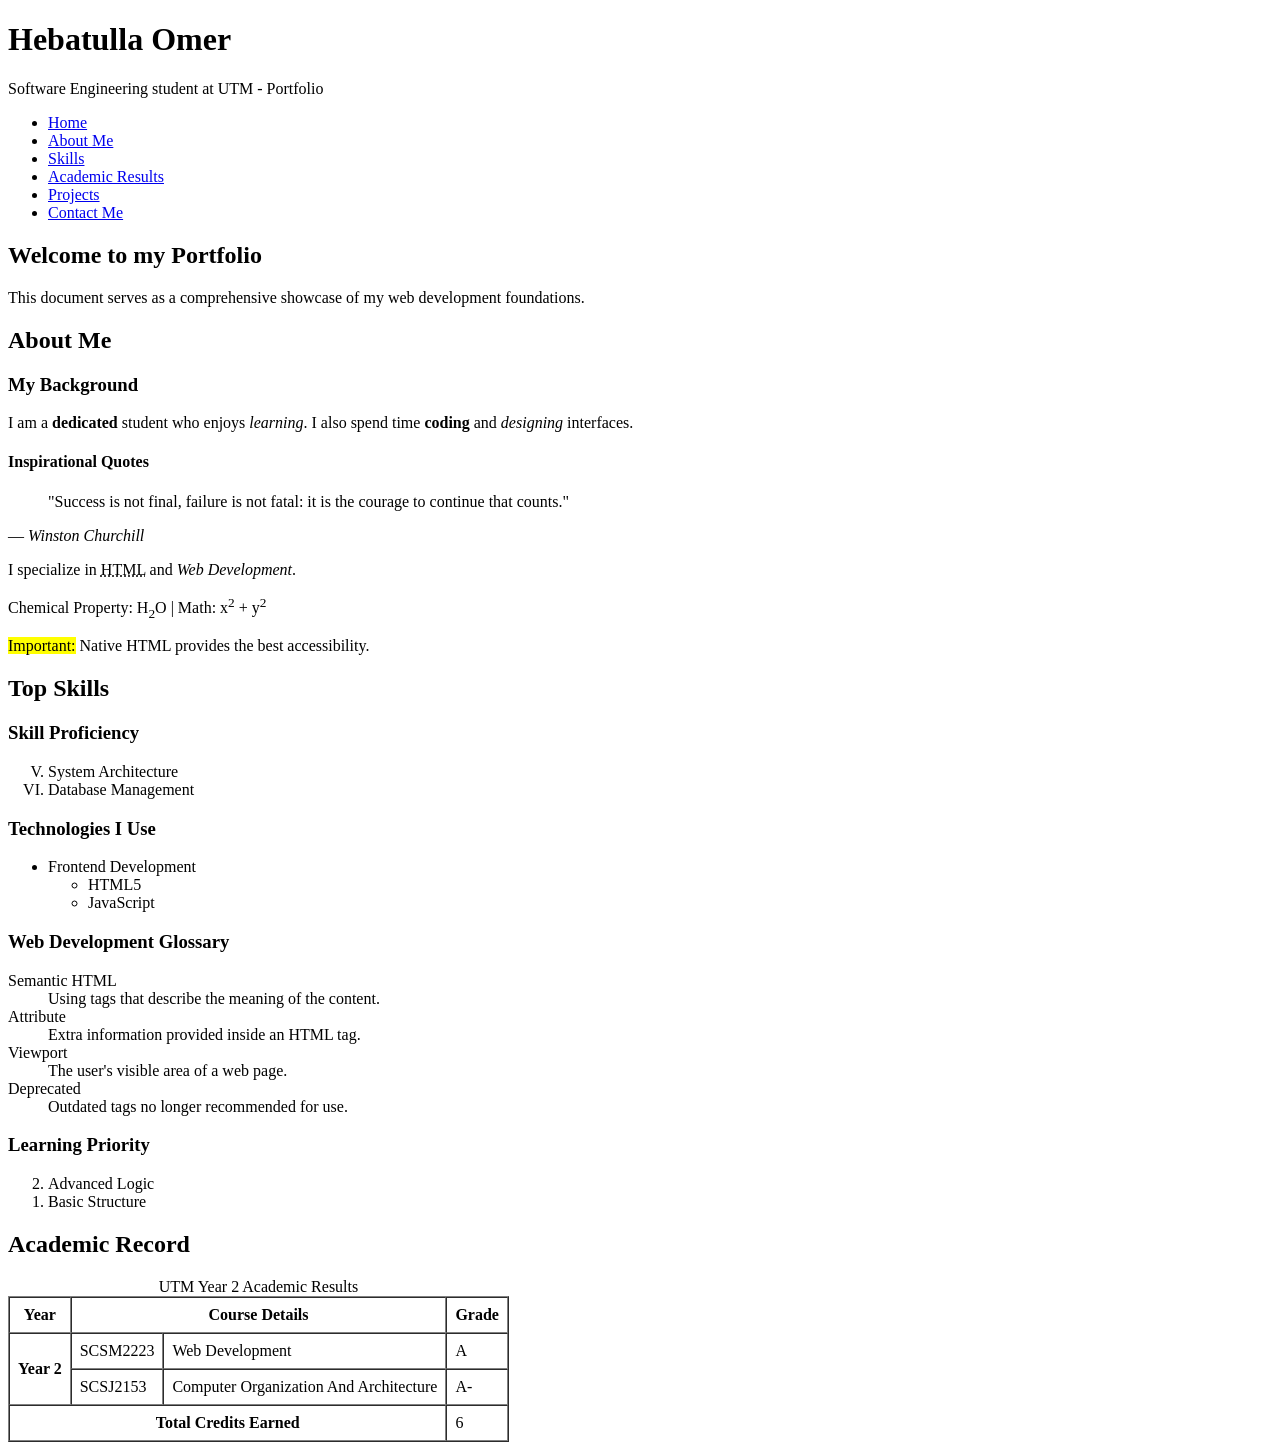
==== index.html @ 891aa336 "Update index.html Added the academic record section" ====
<!doctype html>
<html lang="en">
  <head>
    <meta charset="UTF-8" />
    <meta
      name="description"
      content="Complete Portfolio of Hebatulla Omer - Software Engineering Student"
    />
    <title>Hebatulla Omer | Portfolio</title>
  </head>
  <body>
    <header>
      <h1>Hebatulla Omer</h1>
      <p>Software Engineering student at UTM - Portfolio</p>
    </header>

    <nav>
      <ul>
        <li><a href="#welcome">Home</a></li>
        <li><a href="#about">About Me</a></li>
        <li><a href="#skills">Skills</a></li>
        <li><a href="#academic">Academic Results</a></li>
        <li><a href="#projects">Projects</a></li>
        <li><a href="#contact">Contact Me</a></li>
      </ul>
    </nav>

    <main>
      <section id="welcome">
        <h2>Welcome to my Portfolio</h2>
        <p>
          This document serves as a comprehensive showcase of my web development
          foundations.
        </p>
      </section>

      <section id="about">
        <h2>About Me</h2>

        <h3>My Background</h3>
        <p>
          I am a <strong>dedicated</strong> student who enjoys
          <em>learning</em>. I also spend time <b>coding</b> and
          <i>designing</i> interfaces.
        </p>

        <h4>Inspirational Quotes</h4>
        <blockquote cite="https://www.winstonchurchill.org">
          "Success is not final, failure is not fatal: it is the courage to
          continue that counts."
        </blockquote>
        <p>— <cite>Winston Churchill</cite></p>

        <p>
          I specialize in
          <abbr title="HyperText Markup Language">HTML</abbr> and
          <dfn>Web Development</dfn>.
        </p>
        <p>
          Chemical Property: H<sub>2</sub>O | Math: x<sup>2</sup> + y<sup
            >2</sup
          >
        </p>
        <p>
          <mark>Important:</mark> Native HTML provides the best accessibility.
        </p>
      </section>
    </main>
  </body>
</html>

<section id="skills">
  <h2>Top Skills</h2>

  <h3>Skill Proficiency</h3>
  <ol type="I" start="5">
    <li>System Architecture</li>
    <li>Database Management</li>
  </ol>

  <h3>Technologies I Use</h3>
  <ul>
    <li>
      Frontend Development
      <ul>
        <li>HTML5</li>
        <li>JavaScript</li>
      </ul>
    </li>
  </ul>

  <h3>Web Development Glossary</h3>
  <dl>
    <dt>Semantic HTML</dt>
    <dd>Using tags that describe the meaning of the content.</dd>
    <dt>Attribute</dt>
    <dd>Extra information provided inside an HTML tag.</dd>
    <dt>Viewport</dt>
    <dd>The user's visible area of a web page.</dd>
    <dt>Deprecated</dt>
    <dd>Outdated tags no longer recommended for use.</dd>
  </dl>

  <h3>Learning Priority</h3>
  <ol reversed>
    <li>Advanced Logic</li>
    <li>Basic Structure</li>
  </ol>
</section>

<section id="academic">
  <h2>Academic Record</h2>
  <table border="1" cellpadding="8" cellspacing="0">
    <caption>
      UTM Year 2 Academic Results
    </caption>
    <thead>
      <tr>
        <th scope="col">Year</th>
        <th scope="col" colspan="2">Course Details</th>
        <th scope="col">Grade</th>
      </tr>
    </thead>
    <tbody>
      <tr>
        <th scope="row" rowspan="2">Year 2</th>
        <td>SCSM2223</td>
        <td>Web Development</td>
        <td>A</td>
      </tr>
      <tr>
        <td>SCSJ2153</td>
        <td>Computer Organization And Architecture</td>
        <td>A-</td>
      </tr>
    </tbody>
    <tfoot>
      <tr>
        <th scope="row" colspan="3">Total Credits Earned</th>
        <td>6</td>
      </tr>
    </tfoot>
  </table>
</section>
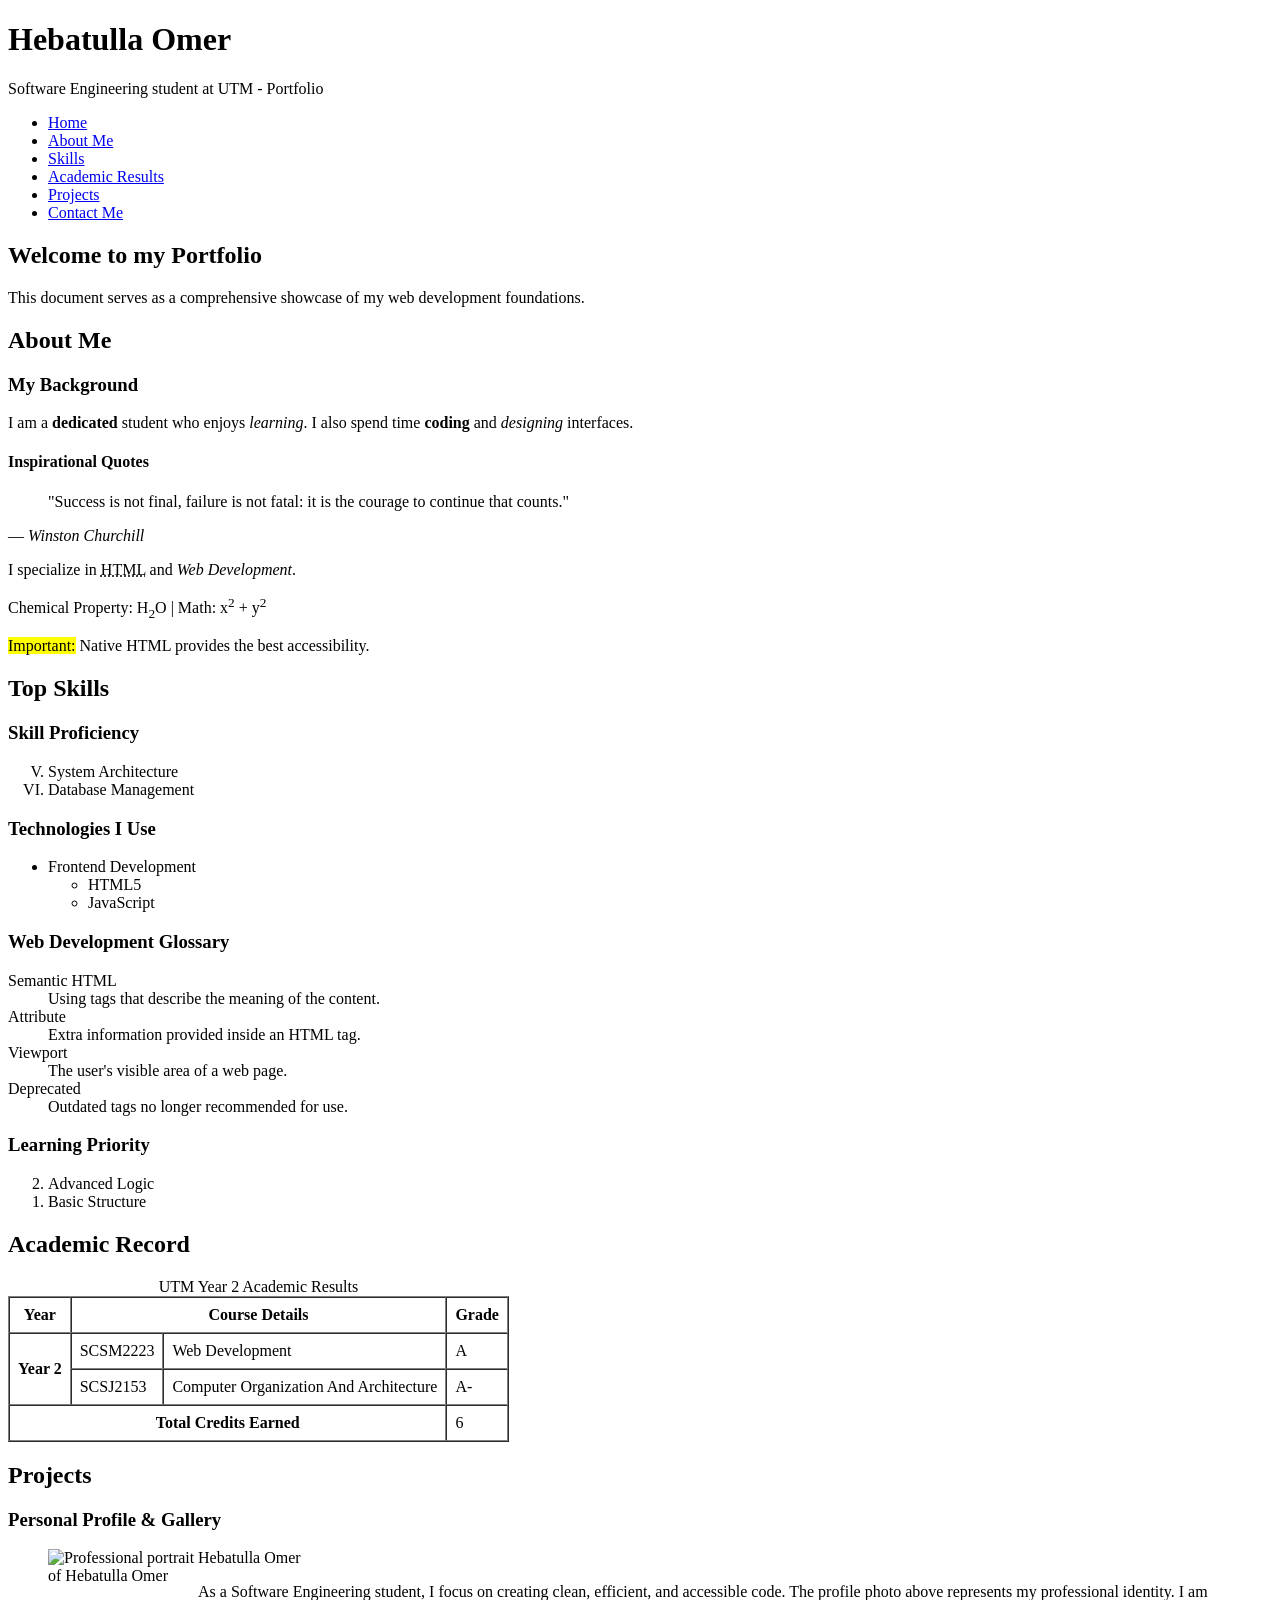
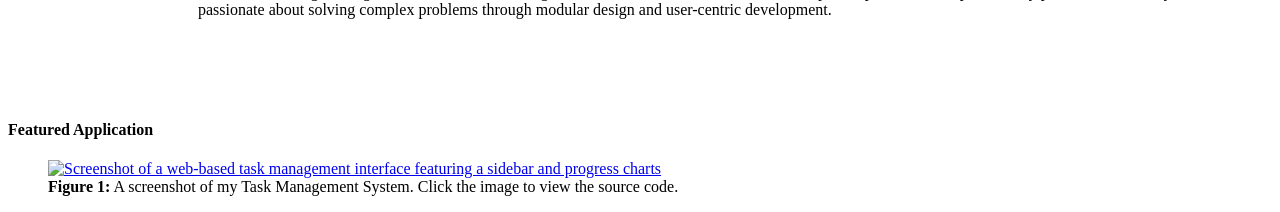
==== commit fe663577: "Update index.html Added the projects section" ====
--- a/index.html
+++ b/index.html
@@ -142,3 +142,47 @@
     </tfoot>
   </table>
 </section>
+
+<section id="projects">
+  <h2>Projects</h2>
+
+  <h3>Personal Profile & Gallery</h3>
+
+  <figure>
+    <img
+      src="myimage.jpg"
+      alt="Professional portrait of Hebatulla Omer"
+      width="150"
+      height="150"
+      align="left"
+      title="Hebatulla Omer - Software Engineering Student"
+    />
+
+    <figcaption>Hebatulla Omer</figcaption>
+  </figure>
+
+  <p>
+    As a Software Engineering student, I focus on creating clean, efficient, and
+    accessible code. The profile photo above represents my professional
+    identity. I am passionate about solving complex problems through modular
+    design and user-centric development.
+  </p>
+
+  <div style="clear: both"></div>
+
+  <h4>Featured Application</h4>
+  <figure>
+    <a href="https://github.com/hebatulla" target="_blank">
+      <img
+        src="https://placehold.co/400x250"
+        alt="Screenshot of a web-based task management interface featuring a sidebar and progress charts"
+        width="400"
+        height="250"
+      />
+    </a>
+    <figcaption>
+      <strong>Figure 1:</strong> A screenshot of my Task Management System.
+      Click the image to view the source code.
+    </figcaption>
+  </figure>
+</section>
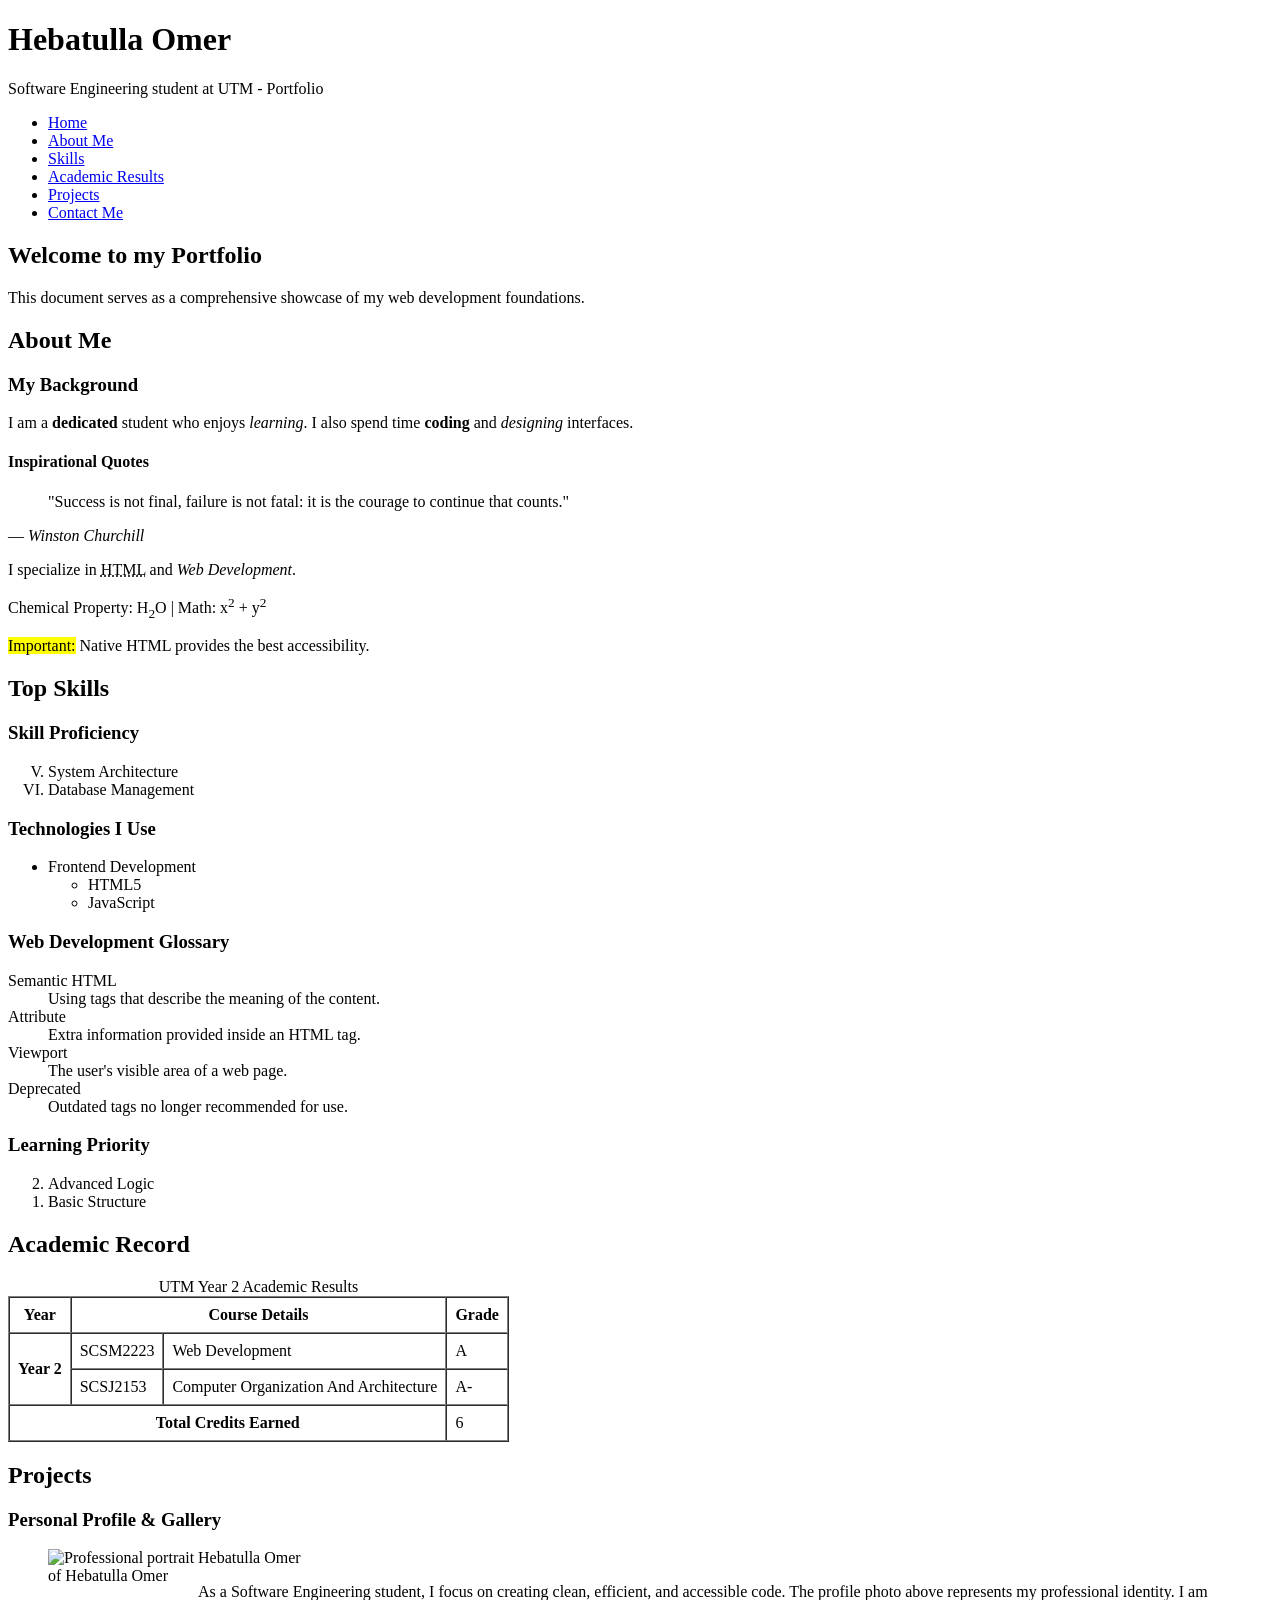
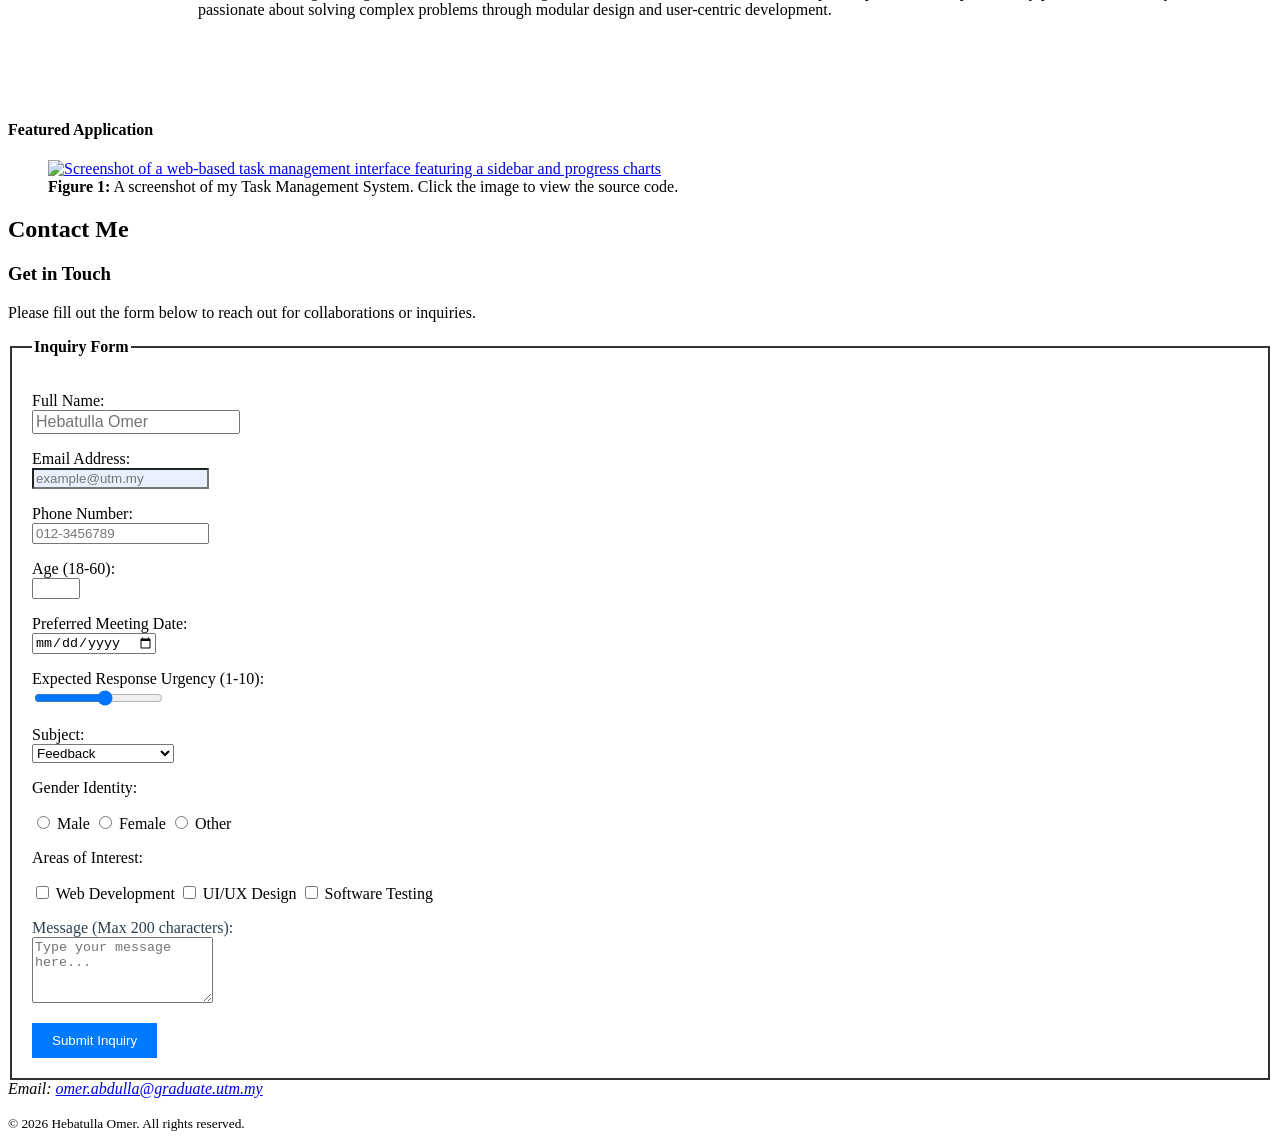
==== commit 7e61430b: "Update index.html Added the contact section with the form" ====
--- a/index.html
+++ b/index.html
@@ -186,3 +186,148 @@
     </figcaption>
   </figure>
 </section>
+
+<section id="contact">
+        <h2>Contact Me</h2>
+
+        <h3>Get in Touch</h3>
+        <p>
+          Please fill out the form below to reach out for collaborations or
+          inquiries.
+        </p>
+
+        <form action="#" method="post">
+          <fieldset style="border: 2px solid #333; padding: 20px">
+            <legend><strong>Inquiry Form</strong></legend>
+
+            <p>
+              <label for="full-name">Full Name:</label><br />
+              <input
+                type="text"
+                id="full-name"
+                name="full-name"
+                placeholder="Hebatulla Omer"
+                style="font-size: 16px"
+                required
+              />
+            </p>
+
+            <p>
+              <label for="user-email">Email Address:</label><br />
+              <input
+                type="email"
+                id="user-email"
+                name="user-email"
+                placeholder="example@utm.my"
+                style="background-color: #e8f0fe"
+                required
+              />
+            </p>
+
+            <p>
+              <label for="phone">Phone Number:</label><br />
+              <input
+                type="tel"
+                id="phone"
+                name="phone"
+                placeholder="012-3456789"
+              />
+            </p>
+
+            <p>
+              <label for="age">Age (18-60):</label><br />
+              <input type="number" id="age" name="age" min="18" max="60" />
+            </p>
+
+            <p>
+              <label for="pref-date">Preferred Meeting Date:</label><br />
+              <input type="date" id="pref-date" name="pref-date" />
+            </p>
+
+            <p>
+              <label for="satisfaction">Expected Response Urgency (1-10):</label
+              ><br />
+              <input
+                type="range"
+                id="satisfaction"
+                name="satisfaction"
+                min="1"
+                max="10"
+              />
+            </p>
+
+            <p>
+              <label for="subject">Subject:</label><br />
+              <select id="subject" name="subject">
+                <optgroup label="General">
+                  <option value="feedback">Feedback</option>
+                  <option value="question">General Question</option>
+                </optgroup>
+                <optgroup label="Professional">
+                  <option value="collaboration">Collaboration</option>
+                  <option value="hiring">Hiring</option>
+                </optgroup>
+              </select>
+            </p>
+
+            <p>Gender Identity:</p>
+            <input type="radio" id="male" name="gender" value="male" />
+            <label for="male">Male</label>
+            <input type="radio" id="female" name="gender" value="female" />
+            <label for="female">Female</label>
+            <input type="radio" id="other" name="gender" value="other" />
+            <label for="other">Other</label>
+
+            <p>Areas of Interest:</p>
+            <input type="checkbox" id="web-dev" name="interest" value="web" />
+            <label for="web-dev">Web Development</label>
+            <input type="checkbox" id="ui-ux" name="interest" value="uiux" />
+            <label for="ui-ux">UI/UX Design</label>
+            <input
+              type="checkbox"
+              id="software"
+              name="interest"
+              value="software"
+            />
+            <label for="software">Software Testing</label>
+
+            <p>
+              <label for="message" style="color: #2c3e50"
+                >Message (Max 200 characters):</label
+              ><br />
+              <textarea
+                id="message"
+                name="message"
+                maxlength="200"
+                rows="4"
+                placeholder="Type your message here..."
+              ></textarea>
+            </p>
+
+            <button
+              type="submit"
+              style="
+                background-color: #007bff;
+                color: white;
+                padding: 10px 20px;
+                border: none;
+              "
+            >
+              Submit Inquiry
+            </button>
+          </fieldset>
+        </form>
+      </section>
+    </main>
+
+    <footer>
+      <address>
+        Email:
+        <a href="mailto:omer.abdulla@graduate.utm.my"
+          >omer.abdulla@graduate.utm.my</a
+        >
+      </address>
+      <p><small>&copy; 2026 Hebatulla Omer. All rights reserved.</small></p>
+    </footer>
+  </body>
+</html>
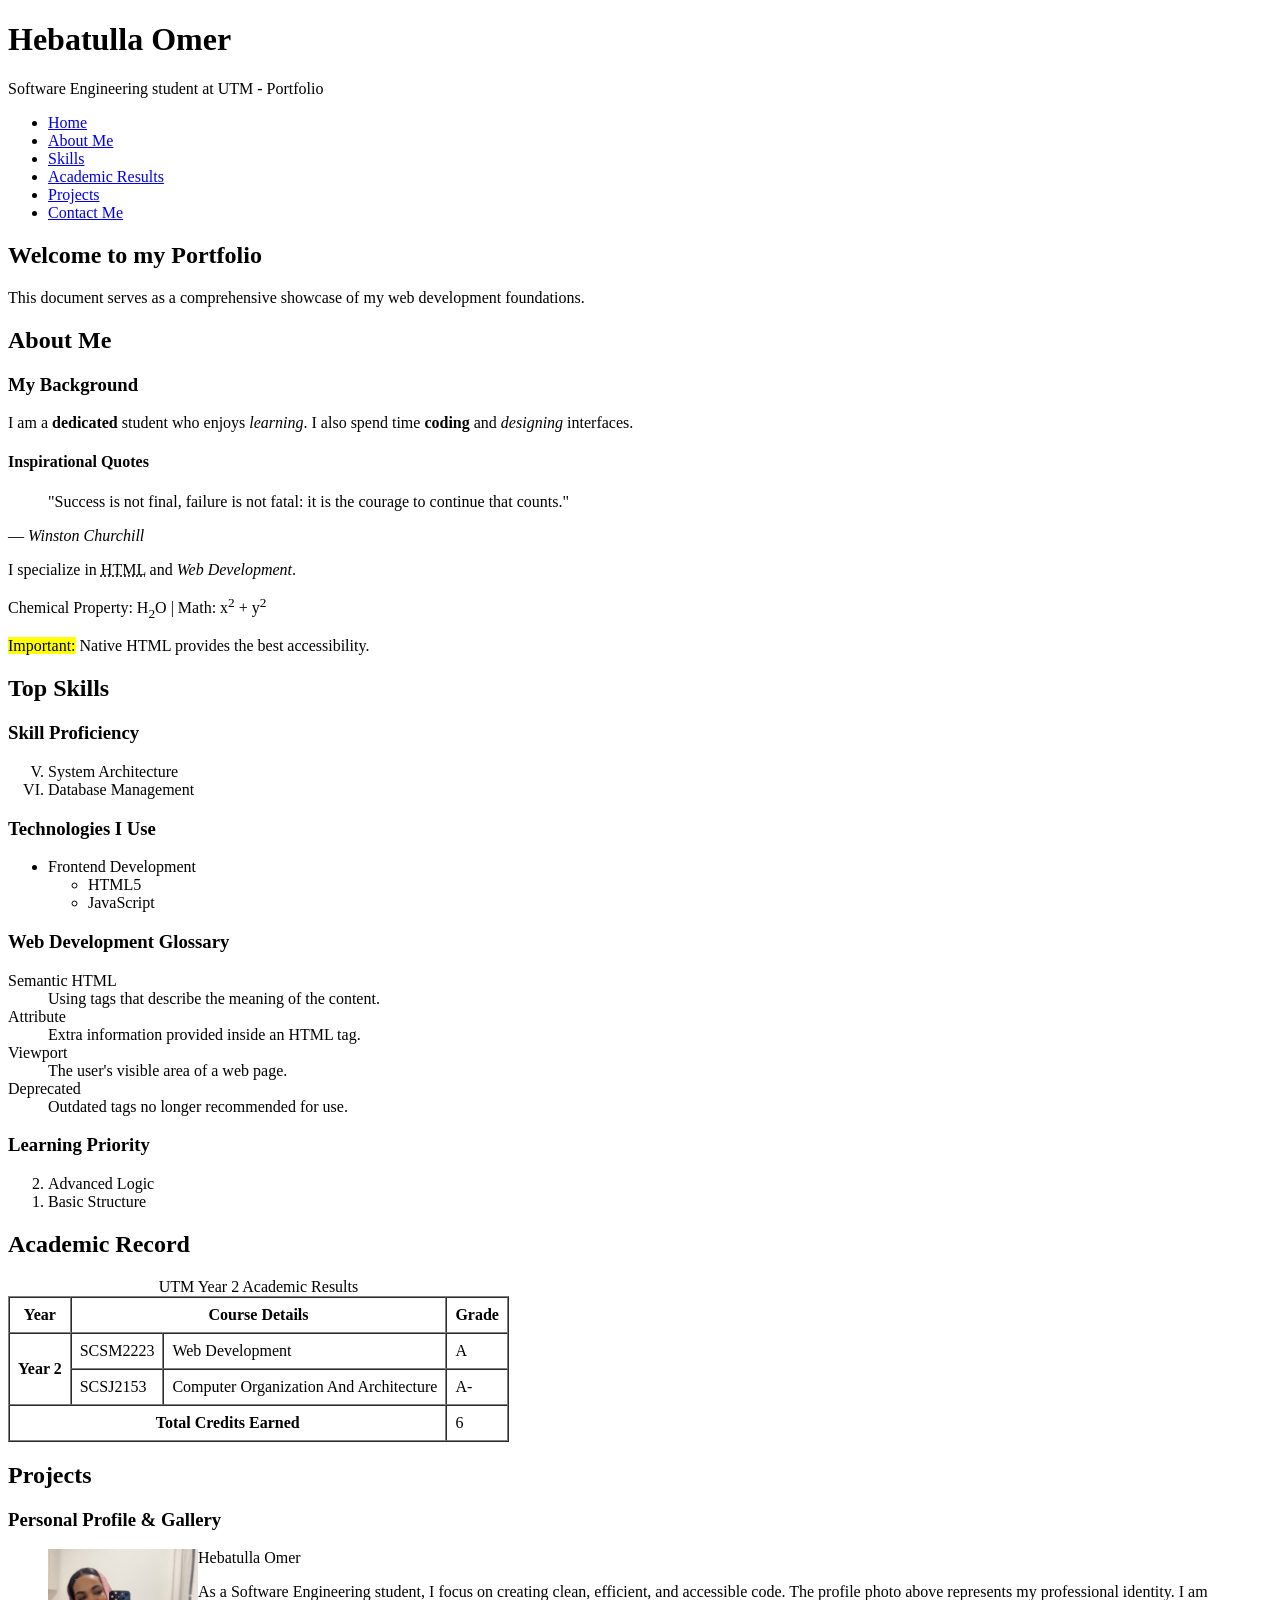
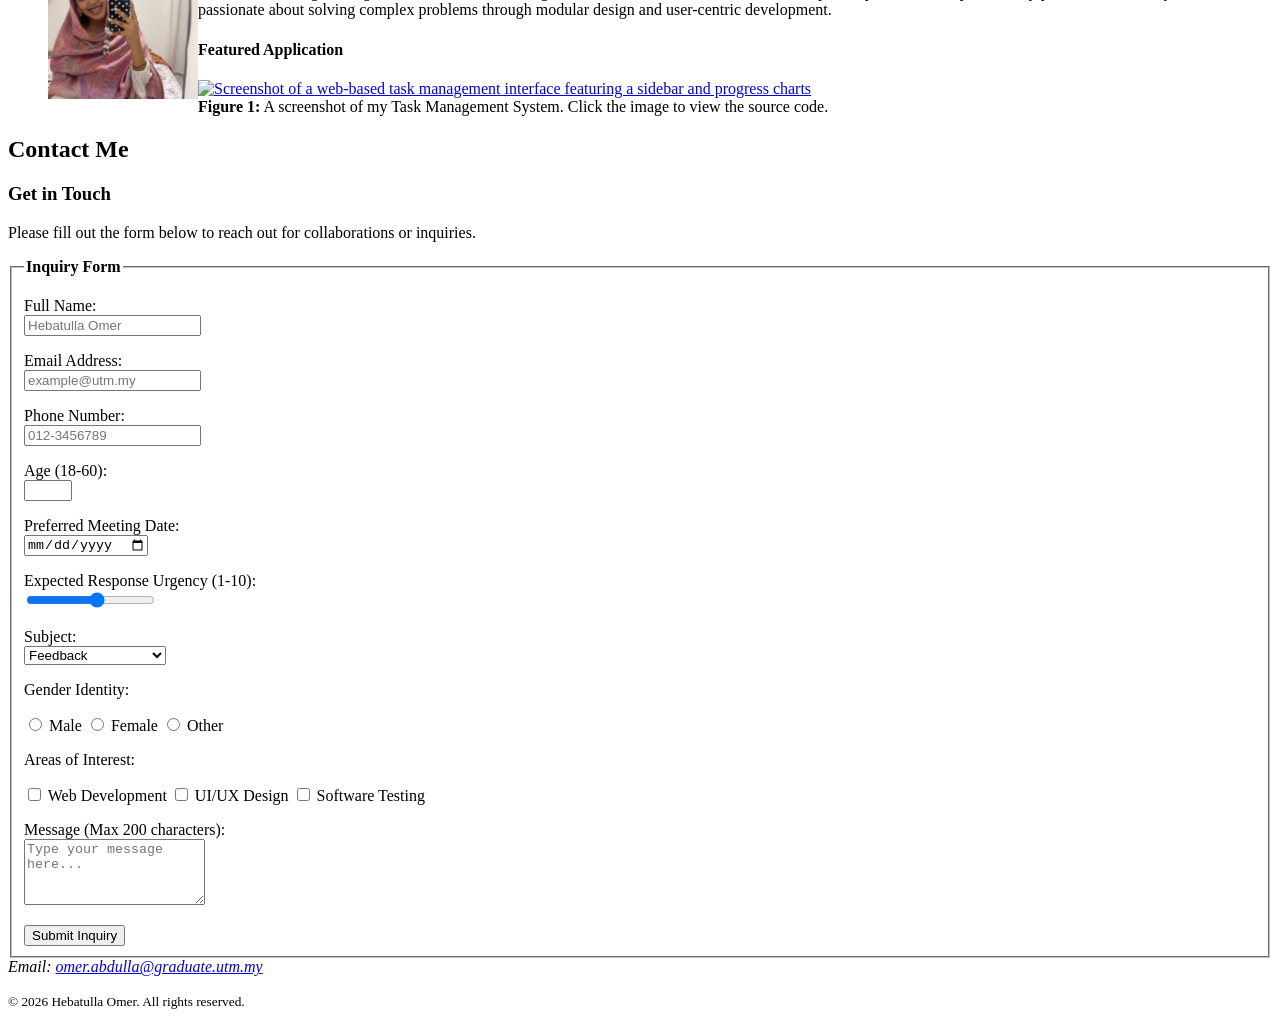
==== commit 12537d73: "cleanup Cleanup: Standardized HTML5 void elements by removing trailing slashes." ====
--- a/index.html
+++ b/index.html
@@ -168,7 +168,7 @@
     design and user-centric development.
   </p>
 
-  <div style="clear: both"></div>
+  <div></div>
 
   <h4>Featured Application</h4>
   <figure>
@@ -197,35 +197,35 @@
         </p>
 
         <form action="#" method="post">
-          <fieldset style="border: 2px solid #333; padding: 20px">
+          <fieldset>
             <legend><strong>Inquiry Form</strong></legend>
 
             <p>
-              <label for="full-name">Full Name:</label><br />
+              <label for="full-name">Full Name:</label><br>
               <input
                 type="text"
                 id="full-name"
                 name="full-name"
                 placeholder="Hebatulla Omer"
-                style="font-size: 16px"
+               
                 required
               />
             </p>
 
             <p>
-              <label for="user-email">Email Address:</label><br />
+              <label for="user-email">Email Address:</label><br>
               <input
                 type="email"
                 id="user-email"
                 name="user-email"
                 placeholder="example@utm.my"
-                style="background-color: #e8f0fe"
+                
                 required
               />
             </p>
 
             <p>
-              <label for="phone">Phone Number:</label><br />
+              <label for="phone">Phone Number:</label><br>
               <input
                 type="tel"
                 id="phone"
@@ -235,18 +235,18 @@
             </p>
 
             <p>
-              <label for="age">Age (18-60):</label><br />
+              <label for="age">Age (18-60):</label><br>
               <input type="number" id="age" name="age" min="18" max="60" />
             </p>
 
             <p>
-              <label for="pref-date">Preferred Meeting Date:</label><br />
+              <label for="pref-date">Preferred Meeting Date:</label><br>
               <input type="date" id="pref-date" name="pref-date" />
             </p>
 
             <p>
               <label for="satisfaction">Expected Response Urgency (1-10):</label
-              ><br />
+              ><br>
               <input
                 type="range"
                 id="satisfaction"
@@ -257,7 +257,7 @@
             </p>
 
             <p>
-              <label for="subject">Subject:</label><br />
+              <label for="subject">Subject:</label><br>
               <select id="subject" name="subject">
                 <optgroup label="General">
                   <option value="feedback">Feedback</option>
@@ -292,9 +292,7 @@
             <label for="software">Software Testing</label>
 
             <p>
-              <label for="message" style="color: #2c3e50"
-                >Message (Max 200 characters):</label
-              ><br />
+              <label for="message">Message (Max 200 characters):</label><br>
               <textarea
                 id="message"
                 name="message"
@@ -306,12 +304,7 @@
 
             <button
               type="submit"
-              style="
-                background-color: #007bff;
-                color: white;
-                padding: 10px 20px;
-                border: none;
-              "
+            
             >
               Submit Inquiry
             </button>
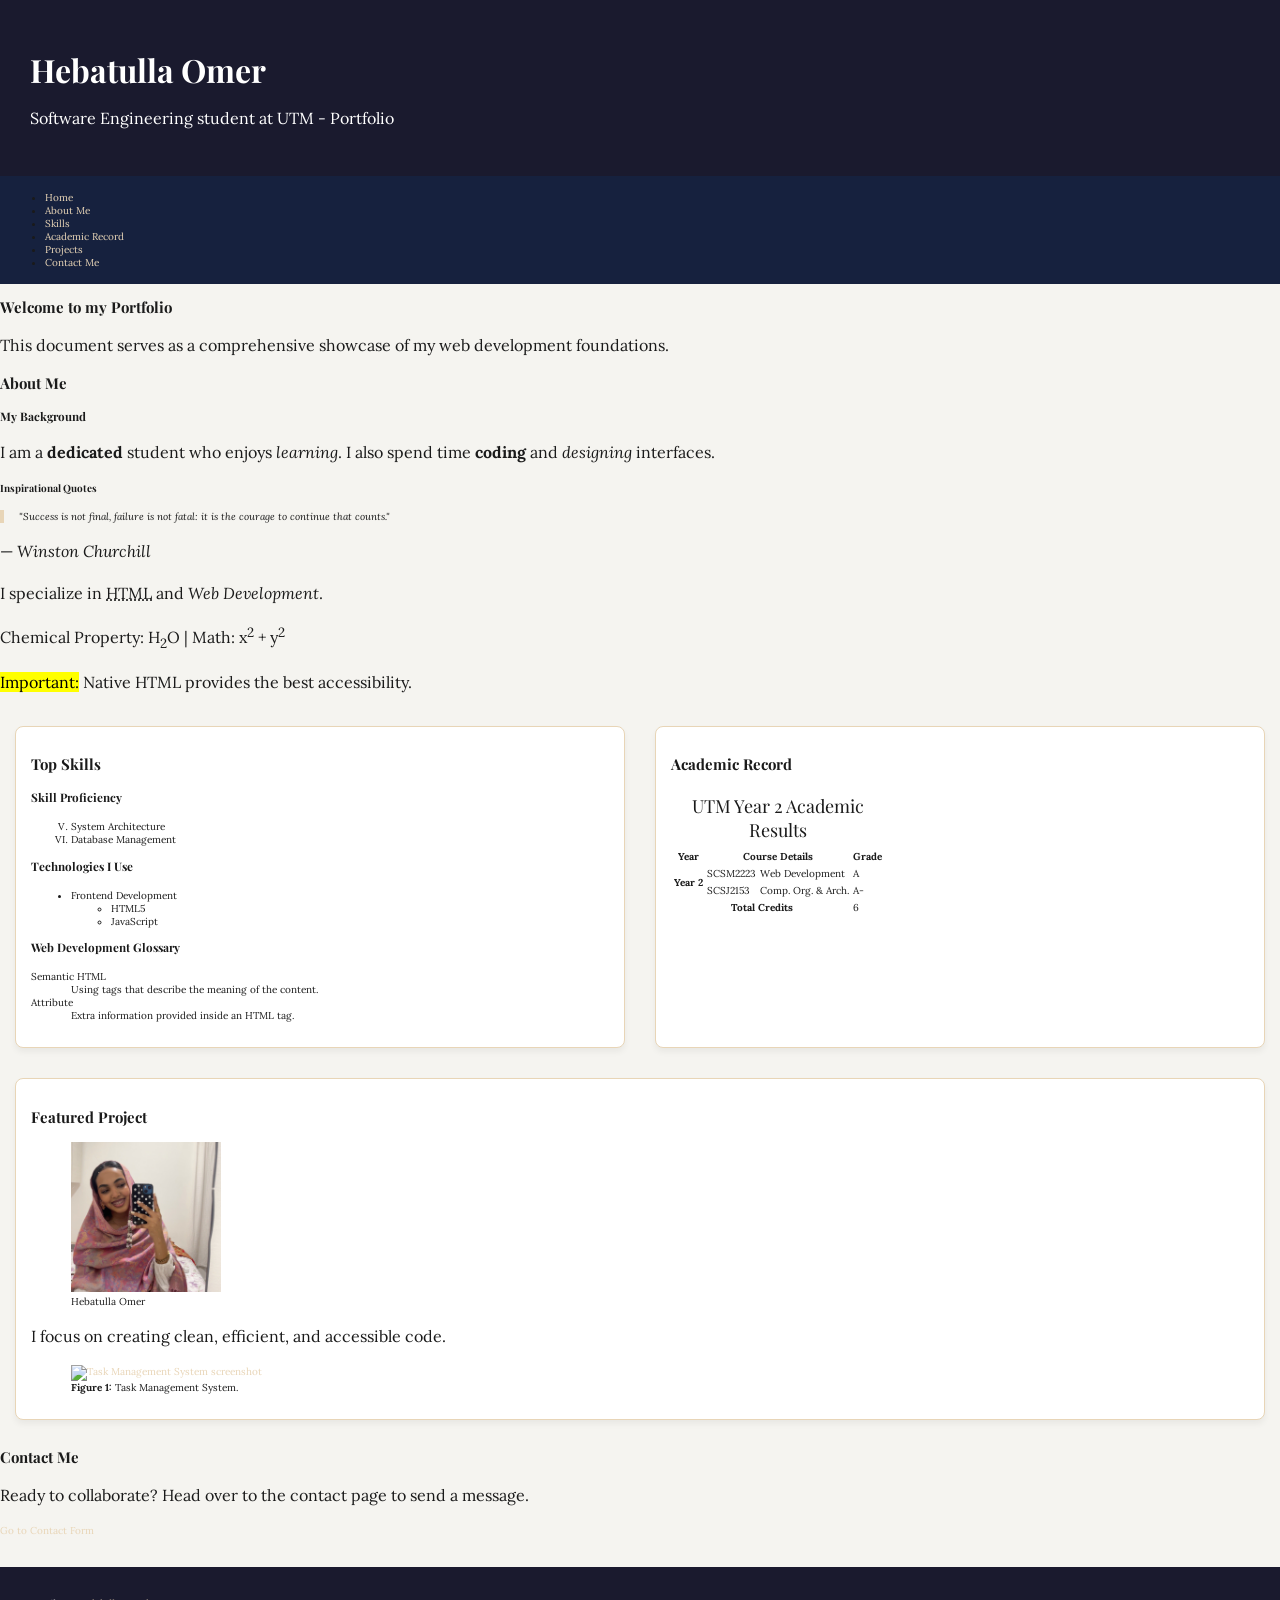
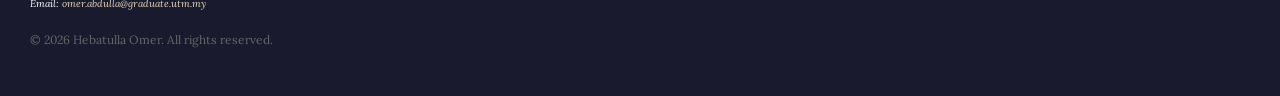
==== commit 1e348472: "update both index.html and style.css task 4" ====
--- a/index.html
+++ b/index.html
@@ -2,11 +2,13 @@
 <html lang="en">
   <head>
     <meta charset="UTF-8" />
+    <meta name="viewport" content="width=device-width, initial-scale=1.0" />
     <meta
       name="description"
       content="Complete Portfolio of Hebatulla Omer - Software Engineering Student"
     />
     <title>Hebatulla Omer | Portfolio</title>
+    <link rel="stylesheet" href="style.css" />
   </head>
   <body>
     <header>
@@ -16,12 +18,12 @@
 
     <nav>
       <ul>
-        <li><a href="#welcome">Home</a></li>
-        <li><a href="#about">About Me</a></li>
-        <li><a href="#skills">Skills</a></li>
-        <li><a href="#academic">Academic Results</a></li>
-        <li><a href="#projects">Projects</a></li>
-        <li><a href="#contact">Contact Me</a></li>
+        <li><a href="index.html" class="active">Home</a></li>
+        <li><a href="about.html">About Me</a></li>
+        <li><a href="skills.html">Skills</a></li>
+        <li><a href="academic.html">Academic Record</a></li>
+        <li><a href="projects.html">Projects</a></li>
+        <li><a href="contact.html">Contact Me</a></li>
       </ul>
     </nav>
 
@@ -36,7 +38,6 @@
 
       <section id="about">
         <h2>About Me</h2>
-
         <h3>My Background</h3>
         <p>
           I am a <strong>dedicated</strong> student who enjoys
@@ -65,251 +66,100 @@
           <mark>Important:</mark> Native HTML provides the best accessibility.
         </p>
       </section>
-    </main>
-  </body>
-</html>
 
-<section id="skills">
-  <h2>Top Skills</h2>
+      <div class="card-grid">
+        <section id="skills" class="portfolio-card">
+          <h2>Top Skills</h2>
+          <h3>Skill Proficiency</h3>
+          <ol type="I" start="5">
+            <li>System Architecture</li>
+            <li>Database Management</li>
+          </ol>
+          <h3>Technologies I Use</h3>
+          <ul>
+            <li>
+              Frontend Development
+              <ul>
+                <li>HTML5</li>
+                <li>JavaScript</li>
+              </ul>
+            </li>
+          </ul>
+          <h3>Web Development Glossary</h3>
+          <dl>
+            <dt>Semantic HTML</dt>
+            <dd>Using tags that describe the meaning of the content.</dd>
+            <dt>Attribute</dt>
+            <dd>Extra information provided inside an HTML tag.</dd>
+          </dl>
+        </section>
 
-  <h3>Skill Proficiency</h3>
-  <ol type="I" start="5">
-    <li>System Architecture</li>
-    <li>Database Management</li>
-  </ol>
+        <section id="academic" class="portfolio-card">
+          <h2>Academic Record</h2>
+          <table>
+            <caption>
+              UTM Year 2 Academic Results
+            </caption>
+            <thead>
+              <tr>
+                <th scope="col">Year</th>
+                <th scope="col" colspan="2">Course Details</th>
+                <th scope="col">Grade</th>
+              </tr>
+            </thead>
+            <tbody>
+              <tr>
+                <th scope="row" rowspan="2">Year 2</th>
+                <td>SCSM2223</td>
+                <td>Web Development</td>
+                <td>A</td>
+              </tr>
+              <tr>
+                <td>SCSJ2153</td>
+                <td>Comp. Org. & Arch.</td>
+                <td>A-</td>
+              </tr>
+            </tbody>
+            <tfoot>
+              <tr>
+                <th scope="row" colspan="3">Total Credits</th>
+                <td>6</td>
+              </tr>
+            </tfoot>
+          </table>
+        </section>
 
-  <h3>Technologies I Use</h3>
-  <ul>
-    <li>
-      Frontend Development
-      <ul>
-        <li>HTML5</li>
-        <li>JavaScript</li>
-      </ul>
-    </li>
-  </ul>
-
-  <h3>Web Development Glossary</h3>
-  <dl>
-    <dt>Semantic HTML</dt>
-    <dd>Using tags that describe the meaning of the content.</dd>
-    <dt>Attribute</dt>
-    <dd>Extra information provided inside an HTML tag.</dd>
-    <dt>Viewport</dt>
-    <dd>The user's visible area of a web page.</dd>
-    <dt>Deprecated</dt>
-    <dd>Outdated tags no longer recommended for use.</dd>
-  </dl>
-
-  <h3>Learning Priority</h3>
-  <ol reversed>
-    <li>Advanced Logic</li>
-    <li>Basic Structure</li>
-  </ol>
-</section>
-
-<section id="academic">
-  <h2>Academic Record</h2>
-  <table border="1" cellpadding="8" cellspacing="0">
-    <caption>
-      UTM Year 2 Academic Results
-    </caption>
-    <thead>
-      <tr>
-        <th scope="col">Year</th>
-        <th scope="col" colspan="2">Course Details</th>
-        <th scope="col">Grade</th>
-      </tr>
-    </thead>
-    <tbody>
-      <tr>
-        <th scope="row" rowspan="2">Year 2</th>
-        <td>SCSM2223</td>
-        <td>Web Development</td>
-        <td>A</td>
-      </tr>
-      <tr>
-        <td>SCSJ2153</td>
-        <td>Computer Organization And Architecture</td>
-        <td>A-</td>
-      </tr>
-    </tbody>
-    <tfoot>
-      <tr>
-        <th scope="row" colspan="3">Total Credits Earned</th>
-        <td>6</td>
-      </tr>
-    </tfoot>
-  </table>
-</section>
-
-<section id="projects">
-  <h2>Projects</h2>
-
-  <h3>Personal Profile & Gallery</h3>
-
-  <figure>
-    <img
-      src="myimage.jpg"
-      alt="Professional portrait of Hebatulla Omer"
-      width="150"
-      height="150"
-      align="left"
-      title="Hebatulla Omer - Software Engineering Student"
-    />
-
-    <figcaption>Hebatulla Omer</figcaption>
-  </figure>
-
-  <p>
-    As a Software Engineering student, I focus on creating clean, efficient, and
-    accessible code. The profile photo above represents my professional
-    identity. I am passionate about solving complex problems through modular
-    design and user-centric development.
-  </p>
-
-  <div></div>
-
-  <h4>Featured Application</h4>
-  <figure>
-    <a href="https://github.com/hebatulla" target="_blank">
-      <img
-        src="https://placehold.co/400x250"
-        alt="Screenshot of a web-based task management interface featuring a sidebar and progress charts"
-        width="400"
-        height="250"
-      />
-    </a>
-    <figcaption>
-      <strong>Figure 1:</strong> A screenshot of my Task Management System.
-      Click the image to view the source code.
-    </figcaption>
-  </figure>
-</section>
-
-<section id="contact">
+        <section id="projects" class="portfolio-card featured-item">
+          <h2>Featured Project</h2>
+          <figure>
+            <img
+              src="myimage.jpg"
+              alt="Professional portrait of Hebatulla Omer"
+              width="150"
+              height="150"
+            />
+            <figcaption>Hebatulla Omer</figcaption>
+          </figure>
+          <p>I focus on creating clean, efficient, and accessible code.</p>
+          <figure>
+            <a href="https://github.com/hebatulla" target="_blank">
+              <img
+                src="https://placehold.co/400x250"
+                alt="Task Management System screenshot"
+              />
+            </a>
+            <figcaption>
+              <strong>Figure 1:</strong> Task Management System.
+            </figcaption>
+          </figure>
+        </section>
+      </div>
+      <section id="contact">
         <h2>Contact Me</h2>
-
-        <h3>Get in Touch</h3>
         <p>
-          Please fill out the form below to reach out for collaborations or
-          inquiries.
+          Ready to collaborate? Head over to the contact page to send a message.
         </p>
-
-        <form action="#" method="post">
-          <fieldset>
-            <legend><strong>Inquiry Form</strong></legend>
-
-            <p>
-              <label for="full-name">Full Name:</label><br>
-              <input
-                type="text"
-                id="full-name"
-                name="full-name"
-                placeholder="Hebatulla Omer"
-               
-                required
-              />
-            </p>
-
-            <p>
-              <label for="user-email">Email Address:</label><br>
-              <input
-                type="email"
-                id="user-email"
-                name="user-email"
-                placeholder="example@utm.my"
-                
-                required
-              />
-            </p>
-
-            <p>
-              <label for="phone">Phone Number:</label><br>
-              <input
-                type="tel"
-                id="phone"
-                name="phone"
-                placeholder="012-3456789"
-              />
-            </p>
-
-            <p>
-              <label for="age">Age (18-60):</label><br>
-              <input type="number" id="age" name="age" min="18" max="60" />
-            </p>
-
-            <p>
-              <label for="pref-date">Preferred Meeting Date:</label><br>
-              <input type="date" id="pref-date" name="pref-date" />
-            </p>
-
-            <p>
-              <label for="satisfaction">Expected Response Urgency (1-10):</label
-              ><br>
-              <input
-                type="range"
-                id="satisfaction"
-                name="satisfaction"
-                min="1"
-                max="10"
-              />
-            </p>
-
-            <p>
-              <label for="subject">Subject:</label><br>
-              <select id="subject" name="subject">
-                <optgroup label="General">
-                  <option value="feedback">Feedback</option>
-                  <option value="question">General Question</option>
-                </optgroup>
-                <optgroup label="Professional">
-                  <option value="collaboration">Collaboration</option>
-                  <option value="hiring">Hiring</option>
-                </optgroup>
-              </select>
-            </p>
-
-            <p>Gender Identity:</p>
-            <input type="radio" id="male" name="gender" value="male" />
-            <label for="male">Male</label>
-            <input type="radio" id="female" name="gender" value="female" />
-            <label for="female">Female</label>
-            <input type="radio" id="other" name="gender" value="other" />
-            <label for="other">Other</label>
-
-            <p>Areas of Interest:</p>
-            <input type="checkbox" id="web-dev" name="interest" value="web" />
-            <label for="web-dev">Web Development</label>
-            <input type="checkbox" id="ui-ux" name="interest" value="uiux" />
-            <label for="ui-ux">UI/UX Design</label>
-            <input
-              type="checkbox"
-              id="software"
-              name="interest"
-              value="software"
-            />
-            <label for="software">Software Testing</label>
-
-            <p>
-              <label for="message">Message (Max 200 characters):</label><br>
-              <textarea
-                id="message"
-                name="message"
-                maxlength="200"
-                rows="4"
-                placeholder="Type your message here..."
-              ></textarea>
-            </p>
-
-            <button
-              type="submit"
-            
-            >
-              Submit Inquiry
-            </button>
-          </fieldset>
-        </form>
+        <a href="contact.html">Go to Contact Form</a>
       </section>
     </main>
 
@@ -323,4 +173,4 @@
       <p><small>&copy; 2026 Hebatulla Omer. All rights reserved.</small></p>
     </footer>
   </body>
-</html>+</html>
--- a/style.css
+++ b/style.css
@@ -0,0 +1,127 @@
+@import url('https://fonts.googleapis.com/css2?family=Lora:ital,wght@0,400;0,700;1,400&family=Playfair+Display:wght@700&display=swap');
+
+/* BREAKPOINTS
+mobile-first base: 320px and up (default)
+tablet: @media (min-width: 600px)
+desktop: @media (min-width: 1024px)
+============================================ */
+
+:root {
+  --color-primary: #1a1a2e;
+  --color-secondary: #16213e;
+  --color-accent: #e8d5b7;
+  --color-text: #1a1a1a;
+  --color-muted: #666666;
+  --color-surface: #f5f4f0;
+
+  --font-body: 'Lora', Georgia, serif;
+  --font-heading: 'Playfair Display', serif;
+
+  --space-sm: 0.5rem;
+  --space-md: 1.5rem;
+  --space-lg: 3rem;
+}
+
+* {
+  box-sizing: border-box;
+}
+
+html {
+  font-size: 62.5%;
+}
+
+body {
+  margin: 0;
+  padding: 0;
+  font-family: var(--font-body);
+  color: var(--color-text);
+  background-color: var(--color-surface);
+}
+
+h1, h2, h3, h4 {
+  font-family: var(--font-heading);
+  margin-bottom: var(--space-md);
+}
+
+h1 { font-size: 3.2rem; line-height: 1.2; }
+p { font-size: 1.6rem; line-height: 1.6; margin-bottom: var(--space-md); }
+
+header {
+  background-color: var(--color-primary);
+  color: white;
+  padding: var(--space-lg);
+}
+
+nav {
+  background-color: var(--color-secondary);
+  padding: var(--space-sm);
+}
+
+.project-card {
+  /* Padding: Space inside the card border */
+  padding: var(--space-md); 
+  /* Margin: Space outside the card to separate from others */
+  margin-bottom: var(--space-lg);
+  border: 1px solid var(--color-accent);
+  border-radius: 8px; /* for Task 2 */
+}
+
+/* Task 2: Additional Typography */
+small { font-size: 1.2rem; color: var(--color-muted); }
+
+blockquote {
+    font-style: italic;
+    border-left: 4px solid var(--color-accent);
+    padding-left: var(--space-md);
+    margin: var(--space-md) 0;
+}
+
+caption {
+    font-size: 1.8rem;
+    font-family: var(--font-heading);
+    padding: var(--space-sm);
+}
+
+/* Task 2: Link States  */
+a:link { color: var(--color-accent); text-decoration: none; }
+a:visited { color: var(--color-muted); }
+a:hover { color: white; text-decoration: underline; }
+a:active { color: var(--color-secondary); }
+
+/* Task 2: Box Model components (demonstrating on 5 types) */
+footer {
+    padding: var(--space-lg); /* Space inside the footer */
+    margin-top: var(--space-lg); /* Space above the footer to separate from content  */
+    background-color: var(--color-primary);
+    color: white;
+}
+
+/* Task 2: Depth and Radius */
+.project-card {
+    box-shadow: 0 4px 6px rgba(0,0,0,0.1); 
+    background-color: white; 
+}
+
+/* Task 4: The Parent Container */
+.card-grid {
+    display: grid;
+    /* This creates columns that are at least 300px wide */
+    grid-template-columns: repeat(auto-fit, minmax(300px, 1fr));
+    gap: var(--space-lg);
+    padding: var(--space-md);
+}
+
+/* Task 4: The Cards */
+.portfolio-card {
+    background-color: white;
+    padding: var(--space-md);
+    border: 1px solid var(--color-accent);
+    border-radius: 8px;
+    box-shadow: 0 4px 6px rgba(0,0,0,0.05);
+}
+
+/* Task 4: Spanning Requirement */
+/* This makes the projects section take up 2 columns on big screens */
+.featured-item {
+    grid-column: span 2;
+}
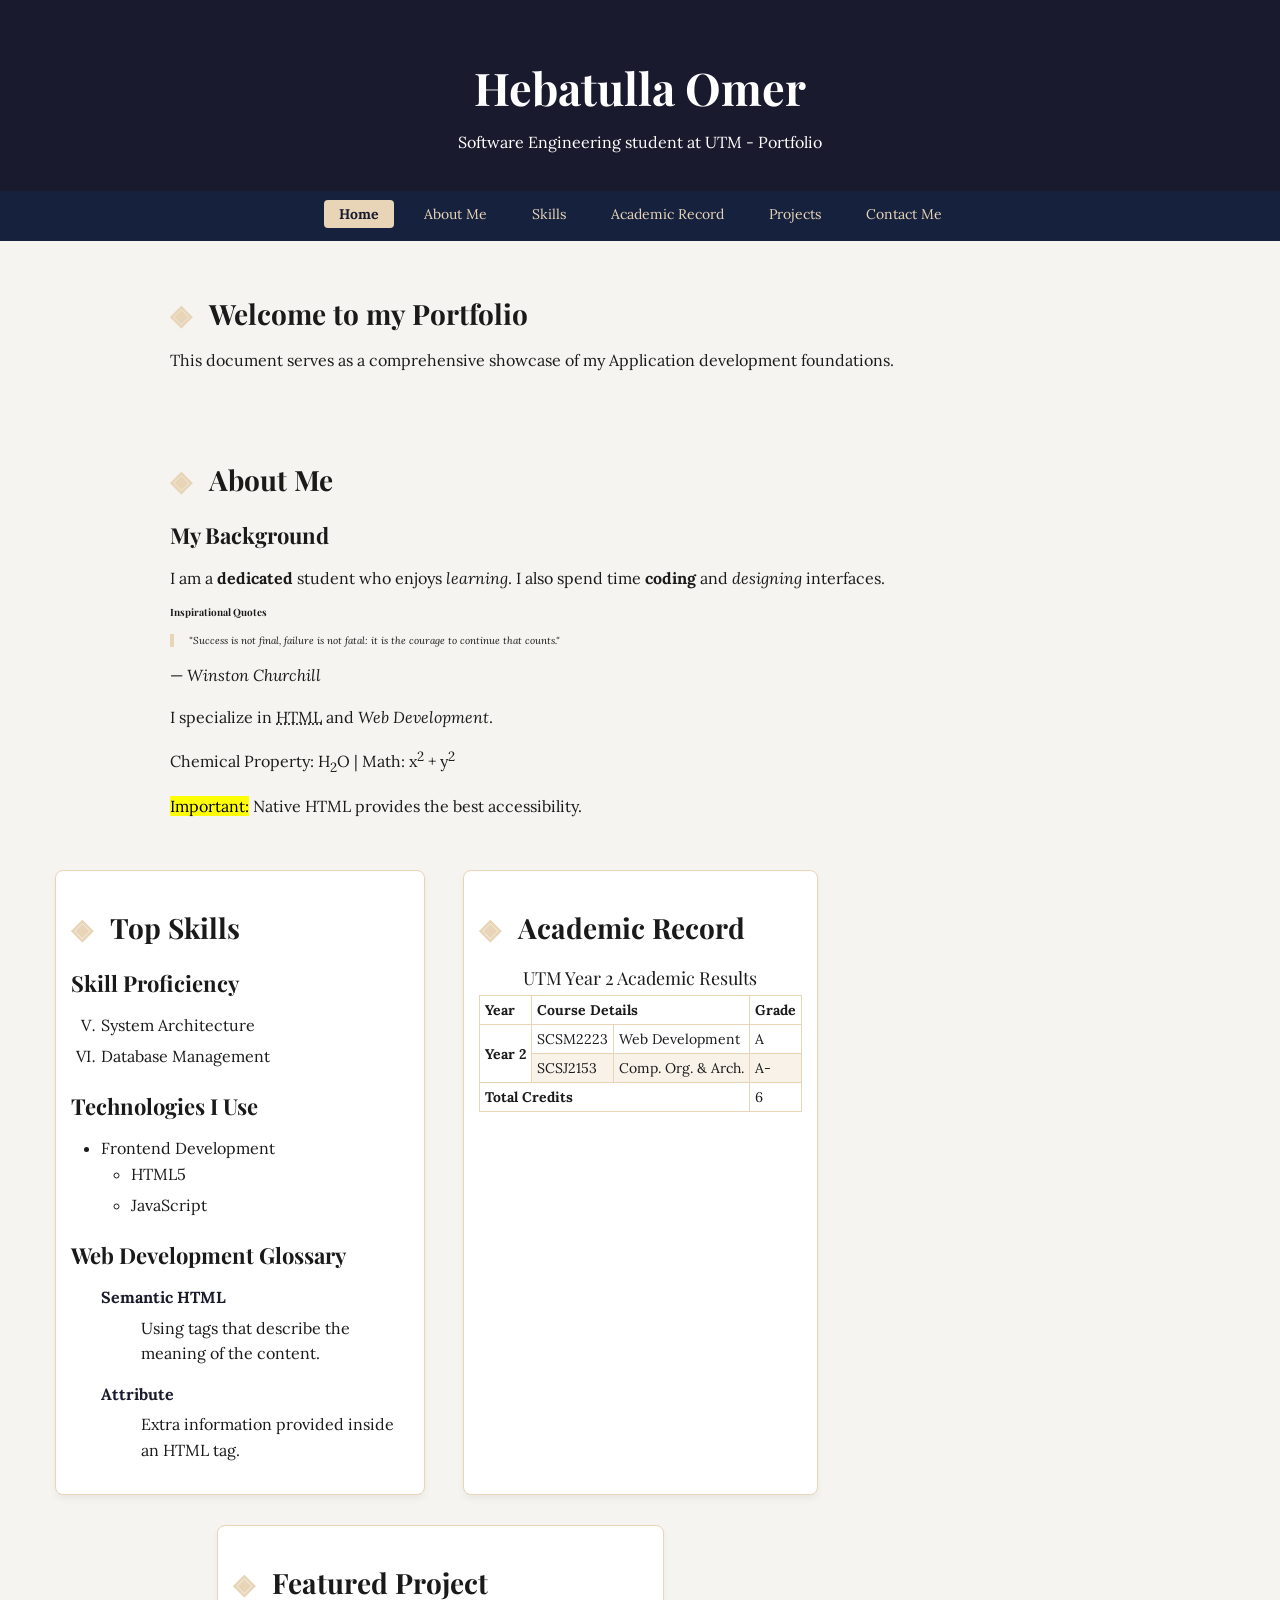
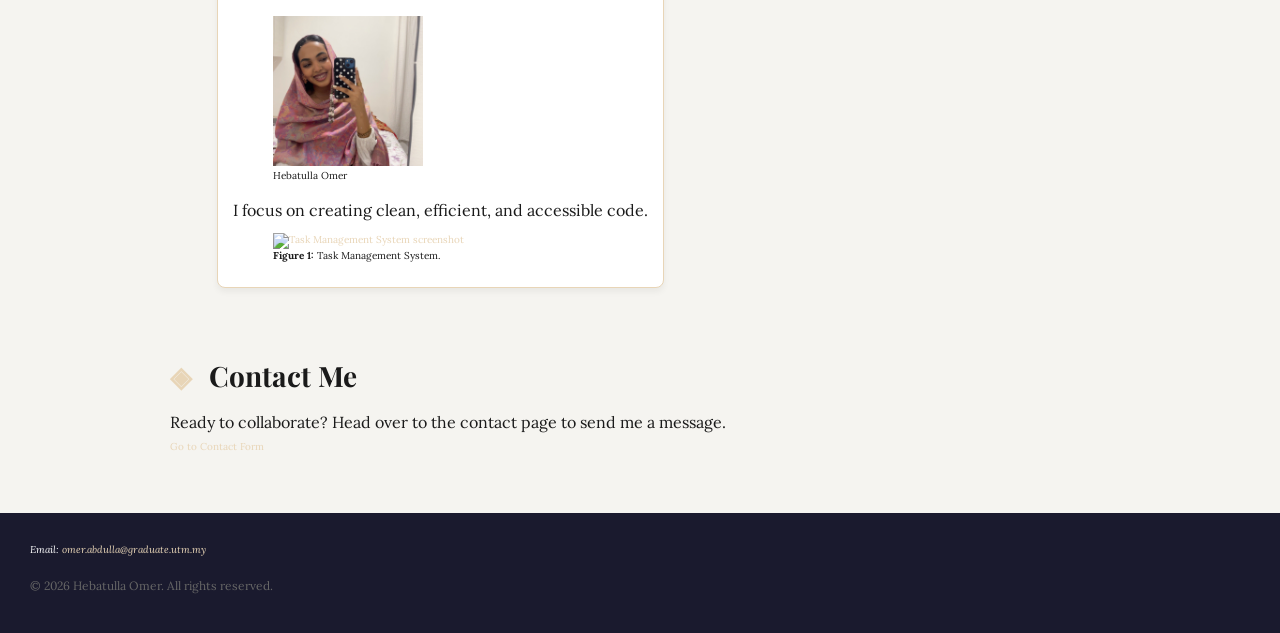
==== commit 965f66cb: "update spelling and grammer mistakes fixing some minor issues" ====
--- a/index.html
+++ b/index.html
@@ -31,8 +31,8 @@
       <section id="welcome">
         <h2>Welcome to my Portfolio</h2>
         <p>
-          This document serves as a comprehensive showcase of my web development
-          foundations.
+          This document serves as a comprehensive showcase of my Application
+          development foundations.
         </p>
       </section>
 
@@ -157,7 +157,8 @@
       <section id="contact">
         <h2>Contact Me</h2>
         <p>
-          Ready to collaborate? Head over to the contact page to send a message.
+          Ready to collaborate? Head over to the contact page to send me a
+          message.
         </p>
         <a href="contact.html">Go to Contact Form</a>
       </section>
--- a/style.css
+++ b/style.css
@@ -124,4 +124,198 @@
 /* This makes the projects section take up 2 columns on big screens */
 .featured-item {
     grid-column: span 2;
-}+}
+
+
+
+/* Task 3: Flexbox Navigation */
+nav ul {
+    display: flex;
+    flex-wrap: wrap; /* Allows links to wrap on small phone screens */
+    justify-content: center;
+    list-style: none;
+    padding: var(--space-sm) 0;
+    margin: 0;
+    gap: var(--space-md);
+}
+
+nav a {
+    color: white;
+    font-size: 1.4rem;
+    padding: var(--space-sm) var(--space-md);
+    border-radius: 4px;
+    transition: background-color 0.3s;
+}
+
+nav a.active {
+    background-color: var(--color-accent);
+    color: var(--color-primary);
+    font-weight: bold;
+}
+
+nav a:hover:not(.active) {
+    background-color: rgba(232, 213, 183, 0.2);
+}
+/* ============================================
+   Task 5: Responsive Design (Media Queries)
+   ============================================ */
+
+/* TABLET VIEW: 600px and up */
+@media (min-width: 600px) {
+    header {
+        text-align: center;
+        padding: var(--space-lg) var(--space-md);
+    }
+
+    h1 {
+        font-size: 4.5rem; /* Larger heading for tablets */
+    }
+
+    /* Adjusting the grid for tablet */
+    .card-grid {
+        grid-template-columns: repeat(2, 1fr);
+    }
+}
+
+/* DESKTOP VIEW: 1024px and up */
+@media (min-width: 1024px) {
+    /* Making the content feel more balanced on wide screens */
+    main {
+        max-width: 1200px;
+        margin: 0 auto;
+    }
+
+    .card-grid {
+        grid-template-columns: repeat(3, 1fr); /* 3 columns on desktop */
+    }
+
+    /* Task 4 Sidebar Layout requirement: 
+       */
+    .sidebar-layout {
+        display: grid;
+        grid-template-columns: 1fr 300px;
+        gap: var(--space-lg);
+    }
+}
+
+/* ============================================
+   Task 6: Visual Polish & Form Styling
+   ============================================ */
+
+/* 1. Table Styling */
+table {
+    width: 100%;
+    border-collapse: collapse;
+    margin: var(--space-md) 0;
+    background-color: white;
+}
+
+table th, table td {
+    padding: var(--space-sm);
+    border: 1px solid var(--color-accent);
+    text-align: left;
+    font-size: 1.4rem;
+}
+
+/* Alternating row colors for better readability */
+tbody tr:nth-child(even) {
+    background-color: rgba(232, 213, 183, 0.3); /* Transparent version of accent */
+}
+
+/* 2. Form Styling */
+fieldset {
+    border: 2px solid var(--color-accent);
+    padding: var(--space-md);
+    border-radius: 8px;
+    margin-bottom: var(--space-lg);
+}
+
+legend {
+    padding: 0 10px;
+    font-weight: bold;
+    color: var(--color-primary);
+}
+
+label {
+    display: block;
+    margin-top: var(--space-md);
+    font-weight: bold;
+    font-size: 1.4rem;
+}
+
+input, textarea, select {
+    width: 100%;
+    padding: 10px;
+    margin-top: 5px;
+    border: 1px solid var(--color-muted);
+    border-radius: 4px;
+    font-family: var(--font-body);
+}
+
+/* 3. Interactive Feedback (Focus States) */
+/* This highlights the field when the user clicks/tabs into it */
+input:focus, textarea:focus, select:focus {
+    outline: 2px solid var(--color-primary);
+    background-color: #fffdfa;
+}
+
+/* 4. Button Styling */
+button {
+    background-color: var(--color-primary);
+    color: white;
+    padding: var(--space-md) var(--space-lg);
+    border: none;
+    border-radius: 4px;
+    cursor: pointer;
+    font-weight: bold;
+    transition: transform 0.2s, background-color 0.2s;
+    margin-top: var(--space-md);
+}
+
+button:hover {
+    background-color: var(--color-secondary);
+    transform: translateY(-2px); /* Slight lift effect */
+}
+
+button:active {
+    transform: translateY(0); /* Pushes back down when clicked */
+}
+
+/* 5. Pseudo-element (::before or ::after) */
+/* Adds a decorative line before every H2 */
+h2::before {
+    content: "◈ ";
+    color: var(--color-accent);
+    margin-right: 10px;
+}
+
+/* Update Typography for better readability */
+p, li, dd, dt { 
+    font-size: 1.6rem; /* Standardizes all body text to 16px equivalent */
+    line-height: 1.6; 
+    margin-bottom: var(--space-sm); 
+}
+
+/* Make glossary terms bold to stand out */
+dt {
+    font-weight: bold;
+    color: var(--color-primary);
+    margin-top: var(--space-md);
+}
+
+/* Ensure headings in sections are clear */
+h2 { font-size: 2.8rem; }
+h3 { font-size: 2.2rem; }
+
+/*Box Model for Lists */
+ul, ol, dl {
+    padding-left: var(--space-lg); /* Padding: space inside the list container */
+    margin-bottom: var(--space-md); /* Margin: space below the list */
+}
+
+section {
+    padding: var(--space-lg);
+    max-width: 1000px;
+    margin: 0 auto;
+}
+
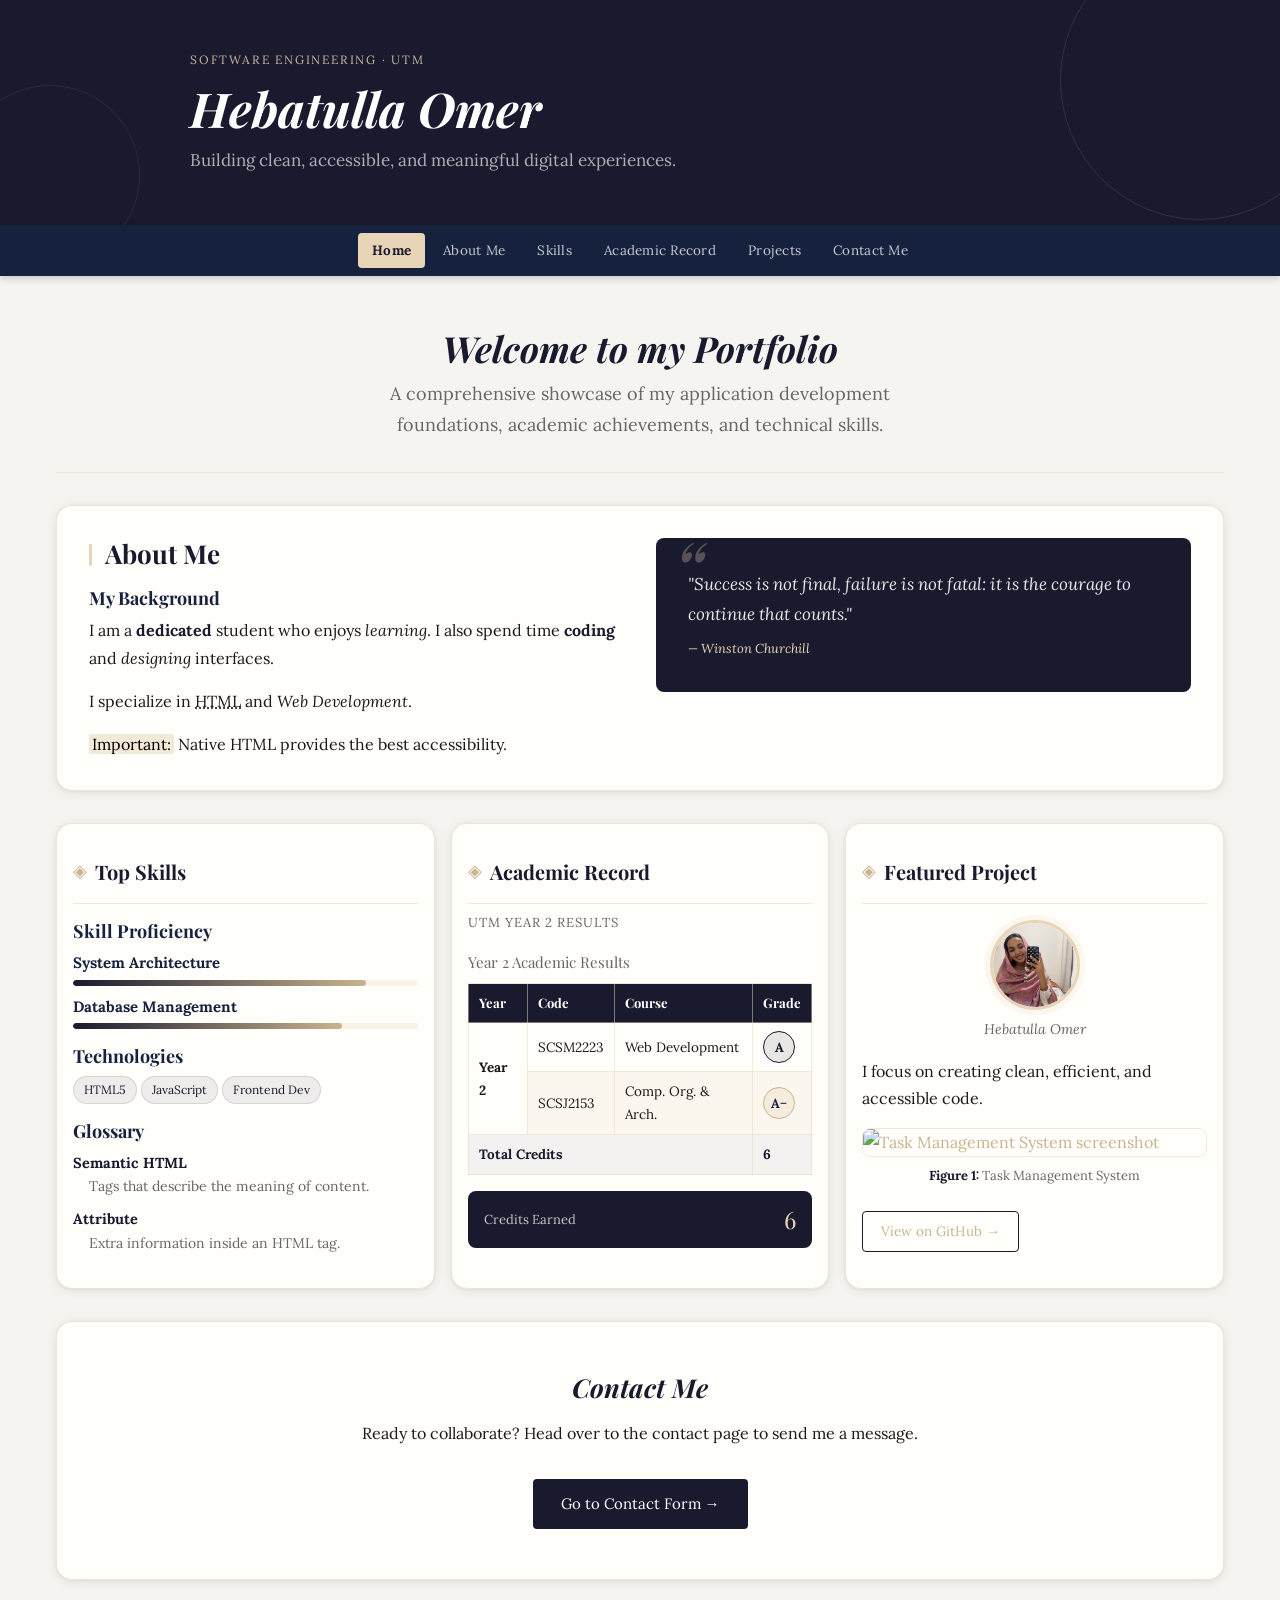
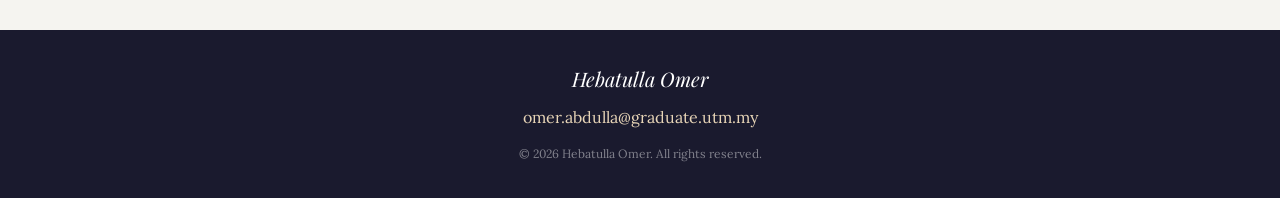
==== commit 047e3358: "update index.html fixing the styling and the image layout" ====
--- a/index.html
+++ b/index.html
@@ -3,17 +3,21 @@
   <head>
     <meta charset="UTF-8" />
     <meta name="viewport" content="width=device-width, initial-scale=1.0" />
-    <meta
-      name="description"
-      content="Complete Portfolio of Hebatulla Omer - Software Engineering Student"
-    />
+    <meta name="description" content="Complete Portfolio of Hebatulla Omer - Software Engineering Student" />
     <title>Hebatulla Omer | Portfolio</title>
+    <link rel="preconnect" href="https://fonts.googleapis.com" />
+    <link rel="preconnect" href="https://fonts.gstatic.com" crossorigin />
+    <link href="https://fonts.googleapis.com/css2?family=Lora:ital,wght@0,400;0,700;1,400&family=Playfair+Display:ital,wght@0,700;1,700&display=swap" rel="stylesheet" />
     <link rel="stylesheet" href="style.css" />
   </head>
   <body>
+
     <header>
-      <h1>Hebatulla Omer</h1>
-      <p>Software Engineering student at UTM - Portfolio</p>
+      <div class="header-inner">
+        <div class="header-tag">Software Engineering · UTM</div>
+        <h1>Hebatulla Omer</h1>
+        <p class="header-sub">Building clean, accessible, and meaningful digital experiences.</p>
+      </div>
     </header>
 
     <nav>
@@ -28,82 +32,79 @@
     </nav>
 
     <main>
-      <section id="welcome">
+
+      <section id="welcome" class="welcome-section">
         <h2>Welcome to my Portfolio</h2>
-        <p>
-          This document serves as a comprehensive showcase of my Application
-          development foundations.
-        </p>
+        <p>A comprehensive showcase of my application development foundations, academic achievements, and technical skills.</p>
       </section>
 
-      <section id="about">
-        <h2>About Me</h2>
-        <h3>My Background</h3>
-        <p>
-          I am a <strong>dedicated</strong> student who enjoys
-          <em>learning</em>. I also spend time <b>coding</b> and
-          <i>designing</i> interfaces.
-        </p>
-
-        <h4>Inspirational Quotes</h4>
-        <blockquote cite="https://www.winstonchurchill.org">
-          "Success is not final, failure is not fatal: it is the courage to
-          continue that counts."
-        </blockquote>
-        <p>— <cite>Winston Churchill</cite></p>
-
-        <p>
-          I specialize in
-          <abbr title="HyperText Markup Language">HTML</abbr> and
-          <dfn>Web Development</dfn>.
-        </p>
-        <p>
-          Chemical Property: H<sub>2</sub>O | Math: x<sup>2</sup> + y<sup
-            >2</sup
-          >
-        </p>
-        <p>
-          <mark>Important:</mark> Native HTML provides the best accessibility.
-        </p>
+      <section id="about" class="about-section">
+        <div class="about-grid">
+          <div class="about-text">
+            <h2>About Me</h2>
+            <h3>My Background</h3>
+            <p>I am a <strong>dedicated</strong> student who enjoys <em>learning</em>. I also spend time <b>coding</b> and <i>designing</i> interfaces.</p>
+            <p>I specialize in <abbr title="HyperText Markup Language">HTML</abbr> and <dfn>Web Development</dfn>.</p>
+            <p><mark>Important:</mark> Native HTML provides the best accessibility.</p>
+          </div>
+          <blockquote class="about-quote" cite="https://www.winstonchurchill.org">
+            <p>"Success is not final, failure is not fatal: it is the courage to continue that counts."</p>
+            <footer>— <cite>Winston Churchill</cite></footer>
+          </blockquote>
+        </div>
       </section>
 
+      <!-- THREE CARDS IN ONE ROW -->
       <div class="card-grid">
+
         <section id="skills" class="portfolio-card">
-          <h2>Top Skills</h2>
+          <div class="card-header">
+            <span class="card-icon">◈</span>
+            <h2>Top Skills</h2>
+          </div>
+
           <h3>Skill Proficiency</h3>
-          <ol type="I" start="5">
-            <li>System Architecture</li>
-            <li>Database Management</li>
+          <ol type="I" start="5" class="skill-list">
+            <li>
+              <span class="skill-label">System Architecture</span>
+              <span class="skill-bar"><span style="width: 85%"></span></span>
+            </li>
+            <li>
+              <span class="skill-label">Database Management</span>
+              <span class="skill-bar"><span style="width: 78%"></span></span>
+            </li>
           </ol>
-          <h3>Technologies I Use</h3>
-          <ul>
-            <li>
-              Frontend Development
-              <ul>
-                <li>HTML5</li>
-                <li>JavaScript</li>
-              </ul>
-            </li>
-          </ul>
-          <h3>Web Development Glossary</h3>
-          <dl>
+
+          <h3>Technologies</h3>
+          <div class="tech-tags">
+            <span class="tag">HTML5</span>
+            <span class="tag">JavaScript</span>
+            <span class="tag">Frontend Dev</span>
+          </div>
+
+          <h3>Glossary</h3>
+          <dl class="glossary">
             <dt>Semantic HTML</dt>
-            <dd>Using tags that describe the meaning of the content.</dd>
+            <dd>Tags that describe the meaning of content.</dd>
             <dt>Attribute</dt>
-            <dd>Extra information provided inside an HTML tag.</dd>
+            <dd>Extra information inside an HTML tag.</dd>
           </dl>
         </section>
 
         <section id="academic" class="portfolio-card">
-          <h2>Academic Record</h2>
+          <div class="card-header">
+            <span class="card-icon">◈</span>
+            <h2>Academic Record</h2>
+          </div>
+
+          <p class="card-meta">UTM Year 2 Results</p>
           <table>
-            <caption>
-              UTM Year 2 Academic Results
-            </caption>
+            <caption>Year 2 Academic Results</caption>
             <thead>
               <tr>
                 <th scope="col">Year</th>
-                <th scope="col" colspan="2">Course Details</th>
+                <th scope="col">Code</th>
+                <th scope="col">Course</th>
                 <th scope="col">Grade</th>
               </tr>
             </thead>
@@ -112,66 +113,70 @@
                 <th scope="row" rowspan="2">Year 2</th>
                 <td>SCSM2223</td>
                 <td>Web Development</td>
-                <td>A</td>
+                <td><span class="grade grade-a">A</span></td>
               </tr>
               <tr>
                 <td>SCSJ2153</td>
-                <td>Comp. Org. & Arch.</td>
-                <td>A-</td>
+                <td>Comp. Org. &amp; Arch.</td>
+                <td><span class="grade grade-aminus">A−</span></td>
               </tr>
             </tbody>
             <tfoot>
               <tr>
                 <th scope="row" colspan="3">Total Credits</th>
-                <td>6</td>
+                <td><strong>6</strong></td>
               </tr>
             </tfoot>
           </table>
+
+          <div class="gpa-badge">
+            <span class="gpa-label">Credits Earned</span>
+            <span class="gpa-value">6</span>
+          </div>
         </section>
 
         <section id="projects" class="portfolio-card featured-item">
-          <h2>Featured Project</h2>
-          <figure>
-            <img
-              src="myimage.jpg"
-              alt="Professional portrait of Hebatulla Omer"
-              width="150"
-              height="150"
-            />
+          <div class="card-header">
+            <span class="card-icon">◈</span>
+            <h2>Featured Project</h2>
+          </div>
+
+          <figure class="profile-fig">
+            <img src="myimage.jpg" alt="Professional portrait of Hebatulla Omer" width="100" height="100" />
             <figcaption>Hebatulla Omer</figcaption>
           </figure>
+
           <p>I focus on creating clean, efficient, and accessible code.</p>
-          <figure>
-            <a href="https://github.com/hebatulla" target="_blank">
-              <img
-                src="https://placehold.co/400x250"
-                alt="Task Management System screenshot"
-              />
+
+          <figure class="project-fig">
+            <a href="https://github.com/hebatulla" target="_blank" rel="noopener">
+              <img src="https://placehold.co/400x200" alt="Task Management System screenshot" />
             </a>
-            <figcaption>
-              <strong>Figure 1:</strong> Task Management System.
-            </figcaption>
+            <figcaption><strong>Figure 1:</strong> Task Management System</figcaption>
           </figure>
+
+          <a href="https://github.com/hebatulla" target="_blank" rel="noopener" class="btn-project">View on GitHub →</a>
         </section>
+
       </div>
-      <section id="contact">
+
+      <section id="contact" class="contact-section">
         <h2>Contact Me</h2>
-        <p>
-          Ready to collaborate? Head over to the contact page to send me a
-          message.
-        </p>
-        <a href="contact.html">Go to Contact Form</a>
+        <p>Ready to collaborate? Head over to the contact page to send me a message.</p>
+        <a href="contact.html" class="btn-cta">Go to Contact Form →</a>
       </section>
+
     </main>
 
     <footer>
-      <address>
-        Email:
-        <a href="mailto:omer.abdulla@graduate.utm.my"
-          >omer.abdulla@graduate.utm.my</a
-        >
-      </address>
-      <p><small>&copy; 2026 Hebatulla Omer. All rights reserved.</small></p>
+      <div class="footer-inner">
+        <p class="footer-name">Hebatulla Omer</p>
+        <address>
+          <a href="mailto:omer.abdulla@graduate.utm.my">omer.abdulla@graduate.utm.my</a>
+        </address>
+        <p><small>&copy; 2026 Hebatulla Omer. All rights reserved.</small></p>
+      </div>
     </footer>
+
   </body>
-</html>
+</html>
--- a/style.css
+++ b/style.css
@@ -1,321 +1,764 @@
-@import url('https://fonts.googleapis.com/css2?family=Lora:ital,wght@0,400;0,700;1,400&family=Playfair+Display:wght@700&display=swap');
-
-/* BREAKPOINTS
-mobile-first base: 320px and up (default)
-tablet: @media (min-width: 600px)
-desktop: @media (min-width: 1024px)
-============================================ */
-
+@import url('https://fonts.googleapis.com/css2?family=Lora:ital,wght@0,400;0,700;1,400&family=Playfair+Display:ital,wght@0,700;1,700&display=swap');
+
+/* ============================================
+   DESIGN TOKENS
+   ============================================ */
 :root {
-  --color-primary: #1a1a2e;
+  --color-primary:   #1a1a2e;
   --color-secondary: #16213e;
-  --color-accent: #e8d5b7;
-  --color-text: #1a1a1a;
-  --color-muted: #666666;
-  --color-surface: #f5f4f0;
-
-  --font-body: 'Lora', Georgia, serif;
+  --color-accent:    #e8d5b7;
+  --color-accent-dark: #c9b48e;
+  --color-text:      #1a1a1a;
+  --color-muted:     #666666;
+  --color-surface:   #f5f4f0;
+  --color-white:     #ffffff;
+  --color-card-bg:   #fffefb;
+
+  --font-body:    'Lora', Georgia, serif;
   --font-heading: 'Playfair Display', serif;
 
-  --space-sm: 0.5rem;
-  --space-md: 1.5rem;
-  --space-lg: 3rem;
-}
-
-* {
+  --space-xs:  0.4rem;
+  --space-sm:  0.8rem;
+  --space-md:  1.6rem;
+  --space-lg:  3.2rem;
+  --space-xl:  5rem;
+
+  --radius-sm: 4px;
+  --radius-md: 8px;
+  --radius-lg: 16px;
+
+  --shadow-card: 0 2px 12px rgba(26,26,46,0.08), 0 1px 3px rgba(26,26,46,0.05);
+  --shadow-hover: 0 8px 28px rgba(26,26,46,0.14), 0 2px 6px rgba(26,26,46,0.08);
+
+  --transition: 0.25s ease;
+}
+
+/* ============================================
+   RESET & BASE
+   ============================================ */
+*, *::before, *::after {
   box-sizing: border-box;
-}
-
-html {
-  font-size: 62.5%;
-}
-
-body {
   margin: 0;
   padding: 0;
+}
+
+html { font-size: 62.5%; scroll-behavior: smooth; }
+
+body {
   font-family: var(--font-body);
   color: var(--color-text);
   background-color: var(--color-surface);
-}
-
+  font-size: 1.6rem;
+  line-height: 1.7;
+}
+
+/* ============================================
+   TYPOGRAPHY
+   ============================================ */
 h1, h2, h3, h4 {
   font-family: var(--font-heading);
-  margin-bottom: var(--space-md);
-}
-
-h1 { font-size: 3.2rem; line-height: 1.2; }
-p { font-size: 1.6rem; line-height: 1.6; margin-bottom: var(--space-md); }
-
+  line-height: 1.25;
+}
+
+h1 { font-size: 4.8rem; }
+h2 { font-size: 2.6rem; margin-bottom: var(--space-md); }
+h3 { font-size: 1.8rem; margin-bottom: var(--space-sm); margin-top: var(--space-md); color: var(--color-secondary); }
+
+p { margin-bottom: var(--space-md); }
+p:last-child { margin-bottom: 0; }
+
+strong, b { color: var(--color-primary); }
+mark { background: rgba(232,213,183,0.5); padding: 0 3px; border-radius: 2px; }
+
+abbr { text-decoration: underline dotted; cursor: help; }
+
+/* ============================================
+   HEADER
+   ============================================ */
 header {
   background-color: var(--color-primary);
   color: white;
-  padding: var(--space-lg);
-}
-
+  padding: var(--space-xl) var(--space-lg);
+  position: relative;
+  overflow: hidden;
+}
+
+header::before {
+  content: '';
+  position: absolute;
+  top: -60px; right: -60px;
+  width: 280px; height: 280px;
+  border-radius: 50%;
+  border: 1px solid rgba(232,213,183,0.12);
+}
+
+header::after {
+  content: '';
+  position: absolute;
+  bottom: -40px; left: -40px;
+  width: 180px; height: 180px;
+  border-radius: 50%;
+  border: 1px solid rgba(232,213,183,0.08);
+}
+
+.header-inner {
+  max-width: 900px;
+  margin: 0 auto;
+  position: relative;
+  z-index: 1;
+}
+
+.header-tag {
+  font-family: var(--font-body);
+  font-size: 1.2rem;
+  letter-spacing: 0.15em;
+  text-transform: uppercase;
+  color: var(--color-accent);
+  margin-bottom: var(--space-sm);
+  opacity: 0.85;
+}
+
+header h1 {
+  color: white;
+  margin-bottom: var(--space-sm);
+  font-style: italic;
+}
+
+.header-sub {
+  color: rgba(255,255,255,0.65);
+  font-size: 1.7rem;
+  max-width: 520px;
+  margin-bottom: 0;
+}
+
+/* ============================================
+   NAV
+   ============================================ */
 nav {
   background-color: var(--color-secondary);
-  padding: var(--space-sm);
-}
-
-.project-card {
-  /* Padding: Space inside the card border */
-  padding: var(--space-md); 
-  /* Margin: Space outside the card to separate from others */
+  padding: var(--space-sm) 0;
+  position: sticky;
+  top: 0;
+  z-index: 100;
+  box-shadow: 0 2px 8px rgba(0,0,0,0.2);
+}
+
+nav ul {
+  display: flex;
+  flex-wrap: wrap;
+  justify-content: center;
+  list-style: none;
+  gap: var(--space-xs);
+  padding: 0 var(--space-md);
+}
+
+nav a {
+  display: block;
+  color: rgba(255,255,255,0.75);
+  font-size: 1.35rem;
+  font-family: var(--font-body);
+  padding: 6px 14px;
+  border-radius: var(--radius-sm);
+  text-decoration: none;
+  transition: background-color var(--transition), color var(--transition);
+  letter-spacing: 0.02em;
+}
+
+nav a:link   { color: rgba(255,255,255,0.75); }
+nav a:visited { color: rgba(255,255,255,0.55); }
+nav a:hover:not(.active) {
+  background-color: rgba(232,213,183,0.15);
+  color: white;
+}
+
+nav a.active {
+  background-color: var(--color-accent);
+  color: var(--color-primary);
+  font-weight: 700;
+}
+
+/* ============================================
+   MAIN LAYOUT
+   ============================================ */
+main {
+  max-width: 1200px;
+  margin: 0 auto;
+  padding: 0 var(--space-md);
+}
+
+/* ============================================
+   WELCOME SECTION
+   ============================================ */
+.welcome-section {
+  padding: var(--space-xl) 0 var(--space-lg);
+  text-align: center;
+  border-bottom: 1px solid rgba(232,213,183,0.5);
   margin-bottom: var(--space-lg);
-  border: 1px solid var(--color-accent);
-  border-radius: 8px; /* for Task 2 */
-}
-
-/* Task 2: Additional Typography */
-small { font-size: 1.2rem; color: var(--color-muted); }
-
-blockquote {
-    font-style: italic;
-    border-left: 4px solid var(--color-accent);
-    padding-left: var(--space-md);
-    margin: var(--space-md) 0;
+}
+
+.welcome-section h2::before { content: none; }
+
+.welcome-section h2 {
+  font-size: 3.6rem;
+  font-style: italic;
+  color: var(--color-primary);
+  margin-bottom: var(--space-sm);
+}
+
+.welcome-section p {
+  color: var(--color-muted);
+  font-size: 1.8rem;
+  max-width: 560px;
+  margin: 0 auto;
+}
+
+/* ============================================
+   ABOUT SECTION
+   ============================================ */
+.about-section {
+  margin-bottom: var(--space-lg);
+  padding: 0;
+}
+
+.about-grid {
+  display: grid;
+  grid-template-columns: 1fr 1fr;
+  gap: var(--space-lg);
+  align-items: start;
+  background-color: var(--color-card-bg);
+  border: 1px solid rgba(232,213,183,0.6);
+  border-radius: var(--radius-lg);
+  padding: var(--space-lg);
+  box-shadow: var(--shadow-card);
+}
+
+.about-text h2::before { content: none; }
+.about-text h2 {
+  color: var(--color-primary);
+  position: relative;
+  padding-left: var(--space-md);
+}
+.about-text h2::after {
+  content: '';
+  position: absolute;
+  left: 0; top: 50%;
+  transform: translateY(-50%);
+  width: 3px; height: 70%;
+  background-color: var(--color-accent);
+  border-radius: 2px;
+}
+
+.about-quote {
+  font-style: italic;
+  background-color: var(--color-primary);
+  color: white;
+  border-radius: var(--radius-md);
+  padding: var(--space-lg);
+  position: relative;
+  border: none;
+}
+
+.about-quote::before {
+  content: '\201C';
+  font-family: var(--font-heading);
+  font-size: 8rem;
+  color: var(--color-accent);
+  opacity: 0.3;
+  position: absolute;
+  top: -10px; left: 16px;
+  line-height: 1;
+}
+
+.about-quote p {
+  font-size: 1.7rem;
+  line-height: 1.75;
+  color: rgba(255,255,255,0.9);
+  margin-bottom: var(--space-sm);
+  position: relative;
+  z-index: 1;
+}
+
+.about-quote footer {
+  font-size: 1.3rem;
+  color: var(--color-accent);
+  background: none;
+  padding: 0;
+  margin: 0;
+}
+
+/* ============================================
+   CARD GRID — ALL THREE IN ONE ROW
+   ============================================ */
+.card-grid {
+  display: grid;
+  grid-template-columns: repeat(3, 1fr);
+  gap: var(--space-md);
+  margin-bottom: var(--space-lg);
+  align-items: start;
+}
+
+.portfolio-card {
+  background-color: var(--color-card-bg);
+  border: 1px solid rgba(232,213,183,0.6);
+  border-radius: var(--radius-lg);
+  padding: var(--space-lg) var(--space-md);
+  box-shadow: var(--shadow-card);
+  transition: box-shadow var(--transition), transform var(--transition);
+  height: 100%;
+}
+
+.portfolio-card:hover {
+  box-shadow: var(--shadow-hover);
+  transform: translateY(-3px);
+}
+
+/* Card Header */
+.card-header {
+  display: flex;
+  align-items: center;
+  gap: var(--space-sm);
+  margin-bottom: var(--space-md);
+  padding-bottom: var(--space-md);
+  border-bottom: 1px solid rgba(232,213,183,0.5);
+}
+
+.card-icon {
+  color: var(--color-accent-dark);
+  font-size: 1.8rem;
+  flex-shrink: 0;
+}
+
+.card-header h2 {
+  margin-bottom: 0;
+  font-size: 2rem;
+  color: var(--color-primary);
+}
+
+.card-header h2::before { content: none; }
+
+/* override the global h2::before for card headers specifically */
+.portfolio-card h2::before { content: none; }
+
+.card-meta {
+  font-size: 1.3rem;
+  color: var(--color-muted);
+  text-transform: uppercase;
+  letter-spacing: 0.08em;
+  margin-bottom: var(--space-md);
+  margin-top: calc(-1 * var(--space-sm));
+}
+
+/* ============================================
+   FEATURED ITEM — no spanning, stays in row
+   ============================================ */
+.featured-item {
+  grid-column: auto; /* override any span */
+}
+
+/* ============================================
+   SKILLS CARD
+   ============================================ */
+.skill-list {
+  list-style: none;
+  padding: 0;
+  margin-bottom: var(--space-md);
+}
+
+.skill-list li {
+  margin-bottom: var(--space-sm);
+  font-size: 1.5rem;
+}
+
+.skill-label {
+  display: block;
+  margin-bottom: 4px;
+  color: var(--color-secondary);
+  font-weight: 700;
+}
+
+.skill-bar {
+  display: block;
+  height: 6px;
+  background: rgba(232,213,183,0.3);
+  border-radius: 99px;
+  overflow: hidden;
+}
+
+.skill-bar span {
+  display: block;
+  height: 100%;
+  background: linear-gradient(90deg, var(--color-primary), var(--color-accent-dark));
+  border-radius: 99px;
+}
+
+.tech-tags {
+  display: flex;
+  flex-wrap: wrap;
+  gap: var(--space-xs);
+  margin-bottom: var(--space-md);
+}
+
+.tag {
+  background-color: rgba(26,26,46,0.07);
+  color: var(--color-primary);
+  font-size: 1.2rem;
+  font-family: var(--font-body);
+  padding: 3px 10px;
+  border-radius: 99px;
+  border: 1px solid rgba(26,26,46,0.12);
+}
+
+.glossary {
+  padding: 0;
+  margin: 0;
+}
+
+.glossary dt {
+  font-weight: 700;
+  font-size: 1.45rem;
+  color: var(--color-primary);
+  margin-top: var(--space-sm);
+}
+
+.glossary dd {
+  font-size: 1.4rem;
+  color: var(--color-muted);
+  margin-left: var(--space-md);
+}
+
+/* ============================================
+   ACADEMIC CARD
+   ============================================ */
+table {
+  width: 100%;
+  border-collapse: collapse;
+  margin-bottom: var(--space-md);
+  font-size: 1.35rem;
 }
 
 caption {
-    font-size: 1.8rem;
-    font-family: var(--font-heading);
-    padding: var(--space-sm);
-}
-
-/* Task 2: Link States  */
-a:link { color: var(--color-accent); text-decoration: none; }
+  font-family: var(--font-heading);
+  font-size: 1.5rem;
+  text-align: left;
+  padding-bottom: var(--space-sm);
+  color: var(--color-muted);
+}
+
+table th, table td {
+  padding: 8px 10px;
+  border: 1px solid rgba(232,213,183,0.5);
+  text-align: left;
+}
+
+thead th {
+  background-color: var(--color-primary);
+  color: white;
+  font-family: var(--font-heading);
+  font-weight: 700;
+  font-size: 1.3rem;
+}
+
+tbody tr:nth-child(even) {
+  background-color: rgba(232,213,183,0.18);
+}
+
+tfoot td, tfoot th {
+  background-color: rgba(26,26,46,0.05);
+  font-weight: 700;
+  color: var(--color-primary);
+}
+
+.grade {
+  display: inline-block;
+  width: 32px;
+  height: 32px;
+  border-radius: 50%;
+  line-height: 32px;
+  text-align: center;
+  font-weight: 700;
+  font-size: 1.3rem;
+}
+
+.grade-a {
+  background-color: rgba(26,26,46,0.1);
+  color: var(--color-primary);
+  border: 1.5px solid var(--color-primary);
+}
+
+.grade-aminus {
+  background-color: rgba(232,213,183,0.3);
+  color: var(--color-secondary);
+  border: 1.5px solid var(--color-accent-dark);
+}
+
+.gpa-badge {
+  display: flex;
+  align-items: center;
+  justify-content: space-between;
+  background: var(--color-primary);
+  color: white;
+  border-radius: var(--radius-md);
+  padding: var(--space-sm) var(--space-md);
+  margin-top: var(--space-md);
+}
+
+.gpa-label { font-size: 1.3rem; opacity: 0.75; }
+.gpa-value { font-family: var(--font-heading); font-size: 2.4rem; color: var(--color-accent); }
+
+/* ============================================
+   PROJECTS CARD
+   ============================================ */
+.profile-fig {
+  display: flex;
+  flex-direction: column;
+  align-items: center;
+  margin-bottom: var(--space-md);
+}
+
+.profile-fig img {
+  width: 90px;
+  height: 90px;
+  border-radius: 50%;
+  object-fit: cover;
+  border: 3px solid var(--color-accent);
+  box-shadow: 0 0 0 5px rgba(232,213,183,0.2);
+}
+
+.profile-fig figcaption {
+  font-size: 1.4rem;
+  color: var(--color-muted);
+  margin-top: var(--space-sm);
+  font-style: italic;
+}
+
+.project-fig {
+  margin: var(--space-md) 0;
+}
+
+.project-fig a {
+  display: block;
+  border-radius: var(--radius-md);
+  overflow: hidden;
+  border: 1px solid rgba(232,213,183,0.5);
+  transition: box-shadow var(--transition);
+}
+
+.project-fig a:hover {
+  box-shadow: 0 4px 16px rgba(26,26,46,0.15);
+}
+
+.project-fig img {
+  width: 100%;
+  height: auto;
+  display: block;
+}
+
+.project-fig figcaption {
+  font-size: 1.3rem;
+  color: var(--color-muted);
+  text-align: center;
+  margin-top: var(--space-sm);
+}
+
+.btn-project {
+  display: inline-block;
+  margin-top: var(--space-sm);
+  font-size: 1.35rem;
+  font-family: var(--font-body);
+  color: var(--color-primary);
+  border: 1.5px solid var(--color-primary);
+  padding: 8px 18px;
+  border-radius: var(--radius-sm);
+  text-decoration: none;
+  transition: background-color var(--transition), color var(--transition);
+}
+
+.btn-project:hover {
+  background-color: var(--color-primary);
+  color: white;
+}
+
+/* ============================================
+   CONTACT SECTION
+   ============================================ */
+.contact-section {
+  text-align: center;
+  padding: var(--space-xl) var(--space-md);
+  background-color: var(--color-card-bg);
+  border: 1px solid rgba(232,213,183,0.6);
+  border-radius: var(--radius-lg);
+  margin-bottom: var(--space-xl);
+  box-shadow: var(--shadow-card);
+}
+
+.contact-section h2::before { content: none; }
+.contact-section h2 {
+  font-style: italic;
+  color: var(--color-primary);
+}
+
+.btn-cta {
+  display: inline-block;
+  margin-top: var(--space-md);
+  background-color: var(--color-primary);
+  color: white;
+  font-family: var(--font-body);
+  font-size: 1.5rem;
+  padding: 12px 28px;
+  border-radius: var(--radius-sm);
+  text-decoration: none;
+  transition: background-color var(--transition), transform var(--transition);
+}
+
+.btn-cta:link { color: white; }
+.btn-cta:visited { color: white; }
+.btn-cta:hover {
+  background-color: var(--color-secondary);
+  transform: translateY(-2px);
+  color: white;
+  text-decoration: none;
+}
+
+/* ============================================
+   FOOTER
+   ============================================ */
+footer {
+  background-color: var(--color-primary);
+  color: white;
+  padding: var(--space-lg);
+}
+
+.footer-inner {
+  max-width: 1200px;
+  margin: 0 auto;
+  text-align: center;
+}
+
+.footer-name {
+  font-family: var(--font-heading);
+  font-size: 2rem;
+  font-style: italic;
+  margin-bottom: var(--space-sm);
+}
+
+footer address {
+  font-style: normal;
+  margin-bottom: var(--space-sm);
+}
+
+footer a:link   { color: var(--color-accent); text-decoration: none; }
+footer a:visited { color: var(--color-accent); }
+footer a:hover  { color: white; text-decoration: underline; }
+footer a:active { color: var(--color-muted); }
+
+footer small {
+  font-size: 1.2rem;
+  color: rgba(255,255,255,0.45);
+}
+
+/* ============================================
+   GLOBAL H2 PSEUDO
+   ============================================ */
+h2::before {
+  content: "◈ ";
+  color: var(--color-accent);
+}
+
+/* ============================================
+   LINK STATES (global fallback)
+   ============================================ */
+a:link    { color: var(--color-accent-dark); text-decoration: none; }
 a:visited { color: var(--color-muted); }
-a:hover { color: white; text-decoration: underline; }
-a:active { color: var(--color-secondary); }
-
-/* Task 2: Box Model components (demonstrating on 5 types) */
-footer {
-    padding: var(--space-lg); /* Space inside the footer */
-    margin-top: var(--space-lg); /* Space above the footer to separate from content  */
-    background-color: var(--color-primary);
-    color: white;
-}
-
-/* Task 2: Depth and Radius */
-.project-card {
-    box-shadow: 0 4px 6px rgba(0,0,0,0.1); 
-    background-color: white; 
-}
-
-/* Task 4: The Parent Container */
-.card-grid {
-    display: grid;
-    /* This creates columns that are at least 300px wide */
-    grid-template-columns: repeat(auto-fit, minmax(300px, 1fr));
-    gap: var(--space-lg);
-    padding: var(--space-md);
-}
-
-/* Task 4: The Cards */
-.portfolio-card {
-    background-color: white;
-    padding: var(--space-md);
-    border: 1px solid var(--color-accent);
-    border-radius: 8px;
-    box-shadow: 0 4px 6px rgba(0,0,0,0.05);
-}
-
-/* Task 4: Spanning Requirement */
-/* This makes the projects section take up 2 columns on big screens */
-.featured-item {
-    grid-column: span 2;
-}
-
-
-
-/* Task 3: Flexbox Navigation */
-nav ul {
-    display: flex;
-    flex-wrap: wrap; /* Allows links to wrap on small phone screens */
-    justify-content: center;
-    list-style: none;
-    padding: var(--space-sm) 0;
-    margin: 0;
-    gap: var(--space-md);
-}
-
-nav a {
-    color: white;
-    font-size: 1.4rem;
-    padding: var(--space-sm) var(--space-md);
-    border-radius: 4px;
-    transition: background-color 0.3s;
-}
-
-nav a.active {
-    background-color: var(--color-accent);
-    color: var(--color-primary);
-    font-weight: bold;
-}
-
-nav a:hover:not(.active) {
-    background-color: rgba(232, 213, 183, 0.2);
-}
-/* ============================================
-   Task 5: Responsive Design (Media Queries)
-   ============================================ */
-
-/* TABLET VIEW: 600px and up */
-@media (min-width: 600px) {
-    header {
-        text-align: center;
-        padding: var(--space-lg) var(--space-md);
-    }
-
-    h1 {
-        font-size: 4.5rem; /* Larger heading for tablets */
-    }
-
-    /* Adjusting the grid for tablet */
-    .card-grid {
-        grid-template-columns: repeat(2, 1fr);
-    }
-}
-
-/* DESKTOP VIEW: 1024px and up */
-@media (min-width: 1024px) {
-    /* Making the content feel more balanced on wide screens */
-    main {
-        max-width: 1200px;
-        margin: 0 auto;
-    }
-
-    .card-grid {
-        grid-template-columns: repeat(3, 1fr); /* 3 columns on desktop */
-    }
-
-    /* Task 4 Sidebar Layout requirement: 
-       */
-    .sidebar-layout {
-        display: grid;
-        grid-template-columns: 1fr 300px;
-        gap: var(--space-lg);
-    }
-}
-
-/* ============================================
-   Task 6: Visual Polish & Form Styling
-   ============================================ */
-
-/* 1. Table Styling */
-table {
-    width: 100%;
-    border-collapse: collapse;
-    margin: var(--space-md) 0;
-    background-color: white;
-}
-
-table th, table td {
-    padding: var(--space-sm);
-    border: 1px solid var(--color-accent);
-    text-align: left;
-    font-size: 1.4rem;
-}
-
-/* Alternating row colors for better readability */
-tbody tr:nth-child(even) {
-    background-color: rgba(232, 213, 183, 0.3); /* Transparent version of accent */
-}
-
-/* 2. Form Styling */
+a:hover   { color: var(--color-primary); text-decoration: underline; }
+a:active  { color: var(--color-secondary); }
+
+/* ============================================
+   FORM ELEMENTS (for contact.html)
+   ============================================ */
 fieldset {
-    border: 2px solid var(--color-accent);
-    padding: var(--space-md);
-    border-radius: 8px;
-    margin-bottom: var(--space-lg);
+  border: 2px solid var(--color-accent);
+  padding: var(--space-md);
+  border-radius: var(--radius-md);
+  margin-bottom: var(--space-lg);
 }
 
 legend {
-    padding: 0 10px;
-    font-weight: bold;
-    color: var(--color-primary);
+  padding: 0 10px;
+  font-weight: bold;
+  color: var(--color-primary);
+  font-size: 1.5rem;
 }
 
 label {
-    display: block;
-    margin-top: var(--space-md);
-    font-weight: bold;
-    font-size: 1.4rem;
+  display: block;
+  margin-top: var(--space-md);
+  font-weight: 700;
+  font-size: 1.4rem;
 }
 
 input, textarea, select {
-    width: 100%;
-    padding: 10px;
-    margin-top: 5px;
-    border: 1px solid var(--color-muted);
-    border-radius: 4px;
-    font-family: var(--font-body);
-}
-
-/* 3. Interactive Feedback (Focus States) */
-/* This highlights the field when the user clicks/tabs into it */
+  width: 100%;
+  padding: 10px;
+  margin-top: 5px;
+  border: 1px solid rgba(0,0,0,0.2);
+  border-radius: var(--radius-sm);
+  font-family: var(--font-body);
+  font-size: 1.5rem;
+  background: white;
+}
+
 input:focus, textarea:focus, select:focus {
-    outline: 2px solid var(--color-primary);
-    background-color: #fffdfa;
-}
-
-/* 4. Button Styling */
+  outline: 2px solid var(--color-primary);
+  background-color: #fffdfa;
+}
+
 button {
-    background-color: var(--color-primary);
-    color: white;
-    padding: var(--space-md) var(--space-lg);
-    border: none;
-    border-radius: 4px;
-    cursor: pointer;
-    font-weight: bold;
-    transition: transform 0.2s, background-color 0.2s;
-    margin-top: var(--space-md);
+  background-color: var(--color-primary);
+  color: white;
+  padding: var(--space-sm) var(--space-lg);
+  border: none;
+  border-radius: var(--radius-sm);
+  cursor: pointer;
+  font-family: var(--font-body);
+  font-size: 1.5rem;
+  font-weight: 700;
+  transition: transform var(--transition), background-color var(--transition);
+  margin-top: var(--space-md);
 }
 
 button:hover {
-    background-color: var(--color-secondary);
-    transform: translateY(-2px); /* Slight lift effect */
-}
-
-button:active {
-    transform: translateY(0); /* Pushes back down when clicked */
-}
-
-/* 5. Pseudo-element (::before or ::after) */
-/* Adds a decorative line before every H2 */
-h2::before {
-    content: "◈ ";
-    color: var(--color-accent);
-    margin-right: 10px;
-}
-
-/* Update Typography for better readability */
-p, li, dd, dt { 
-    font-size: 1.6rem; /* Standardizes all body text to 16px equivalent */
-    line-height: 1.6; 
-    margin-bottom: var(--space-sm); 
-}
-
-/* Make glossary terms bold to stand out */
-dt {
-    font-weight: bold;
-    color: var(--color-primary);
-    margin-top: var(--space-md);
-}
-
-/* Ensure headings in sections are clear */
-h2 { font-size: 2.8rem; }
-h3 { font-size: 2.2rem; }
-
-/*Box Model for Lists */
-ul, ol, dl {
-    padding-left: var(--space-lg); /* Padding: space inside the list container */
-    margin-bottom: var(--space-md); /* Margin: space below the list */
-}
-
-section {
-    padding: var(--space-lg);
-    max-width: 1000px;
-    margin: 0 auto;
-}
-
+  background-color: var(--color-secondary);
+  transform: translateY(-2px);
+}
+
+button:active { transform: translateY(0); }
+
+/* ============================================
+   RESPONSIVE
+   ============================================ */
+@media (max-width: 900px) {
+  .card-grid {
+    grid-template-columns: 1fr 1fr;
+  }
+
+  .featured-item {
+    grid-column: 1 / -1;
+  }
+
+  .about-grid {
+    grid-template-columns: 1fr;
+  }
+}
+
+@media (max-width: 600px) {
+  html { font-size: 55%; }
+
+  header { padding: var(--space-lg) var(--space-md); }
+  header h1 { font-size: 3.6rem; }
+
+  .card-grid {
+    grid-template-columns: 1fr;
+  }
+
+  .featured-item { grid-column: auto; }
+}
